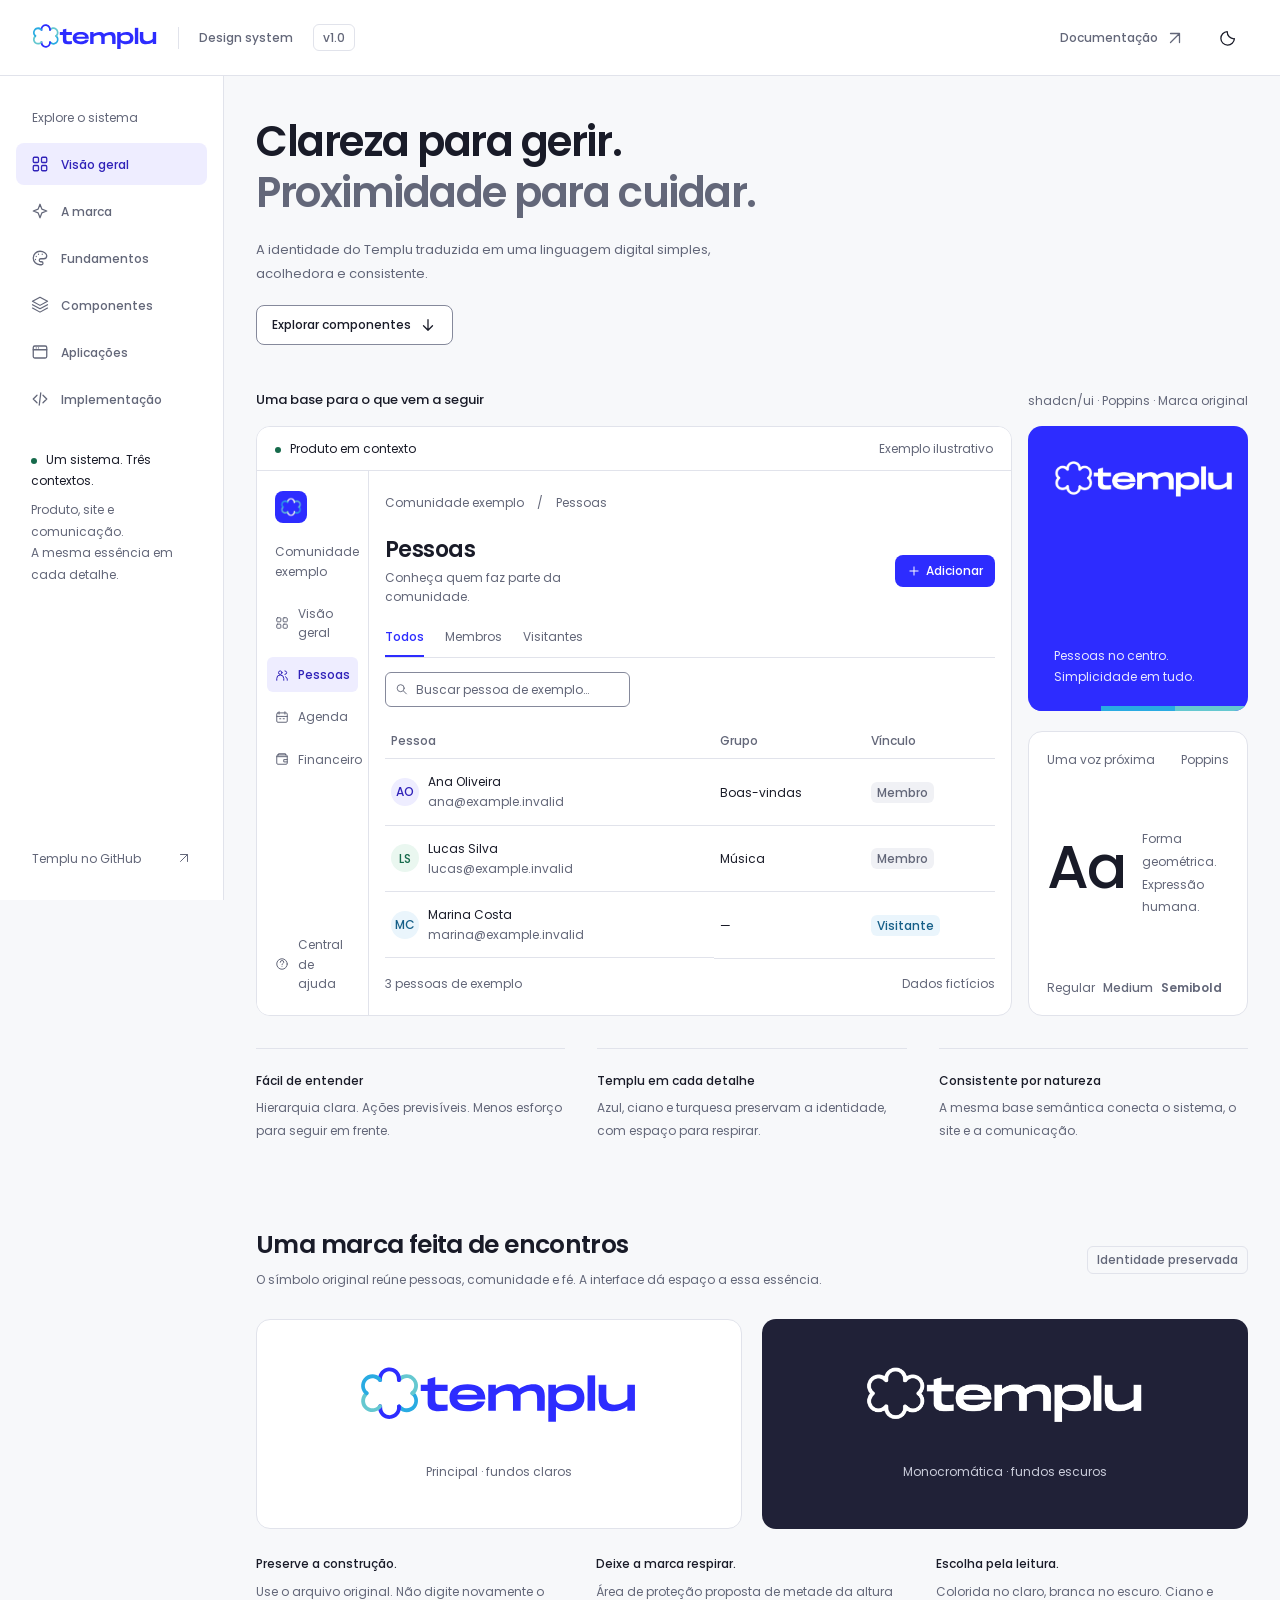
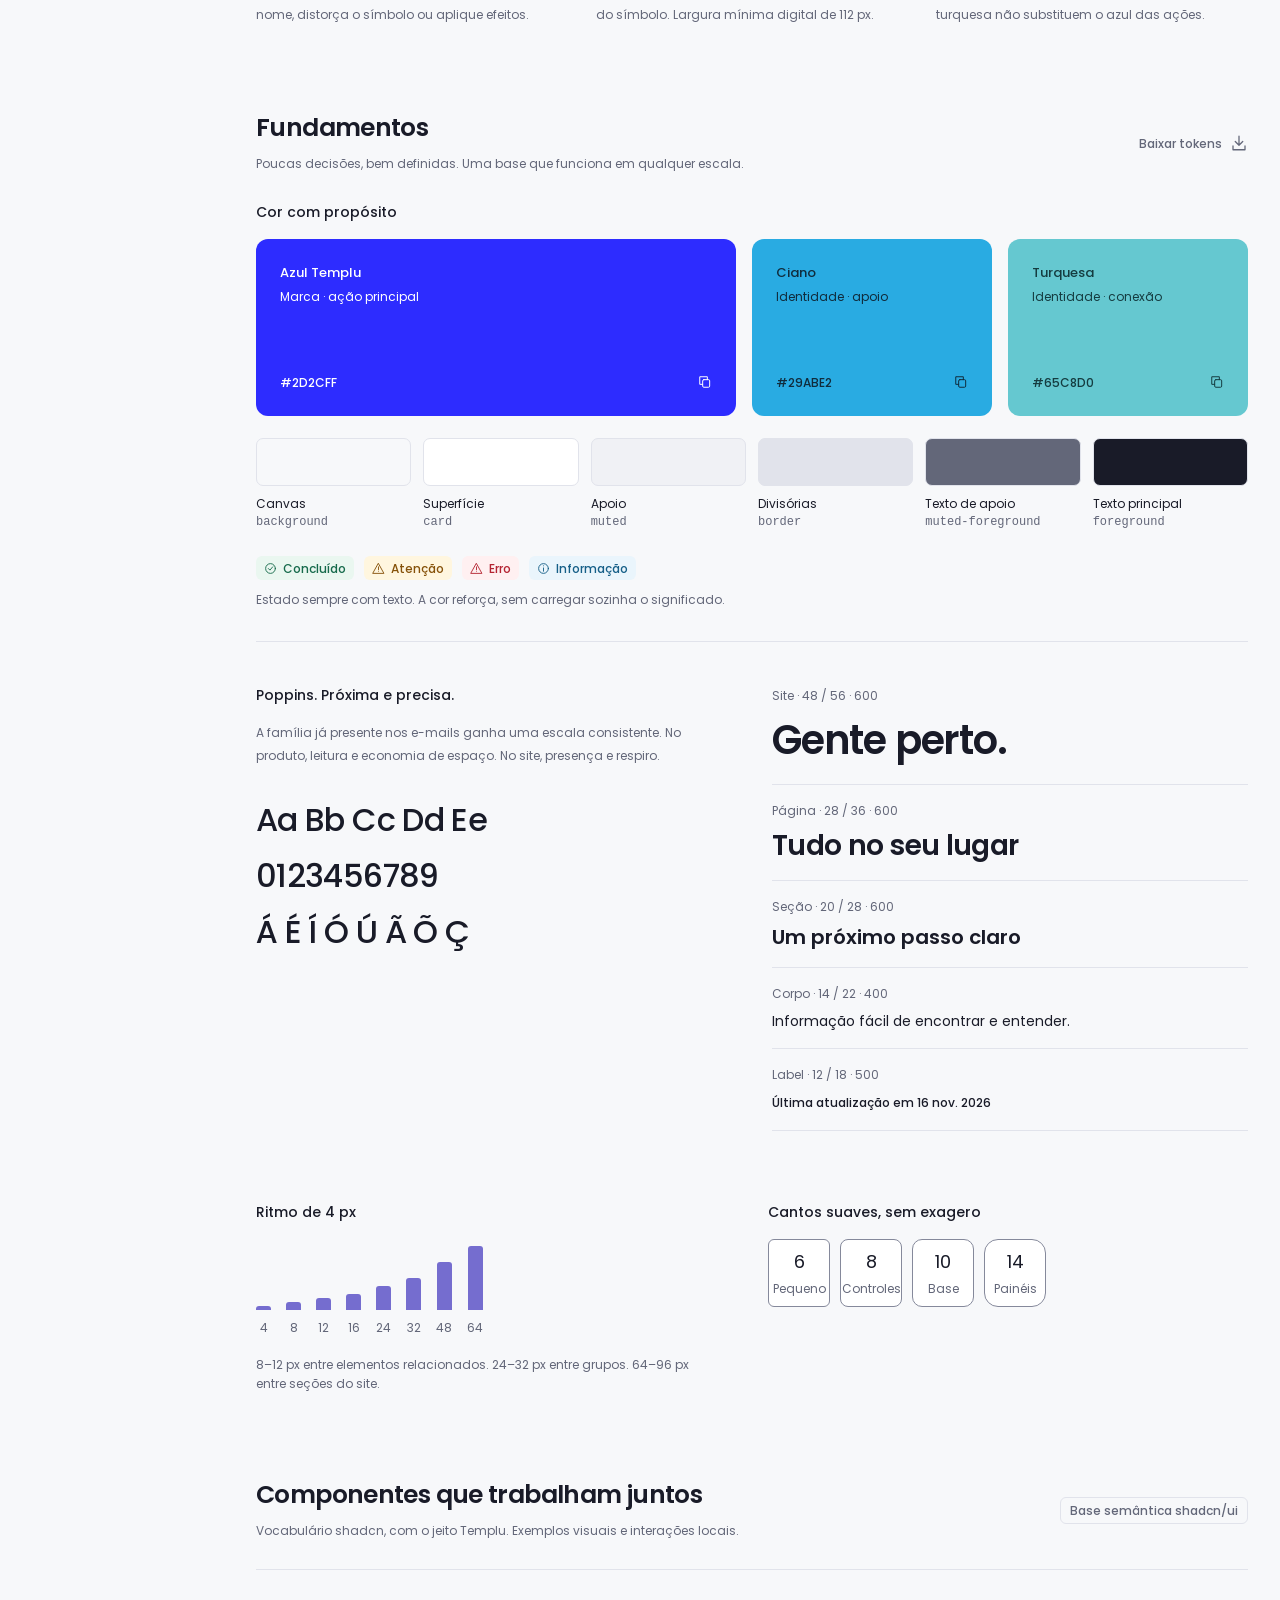
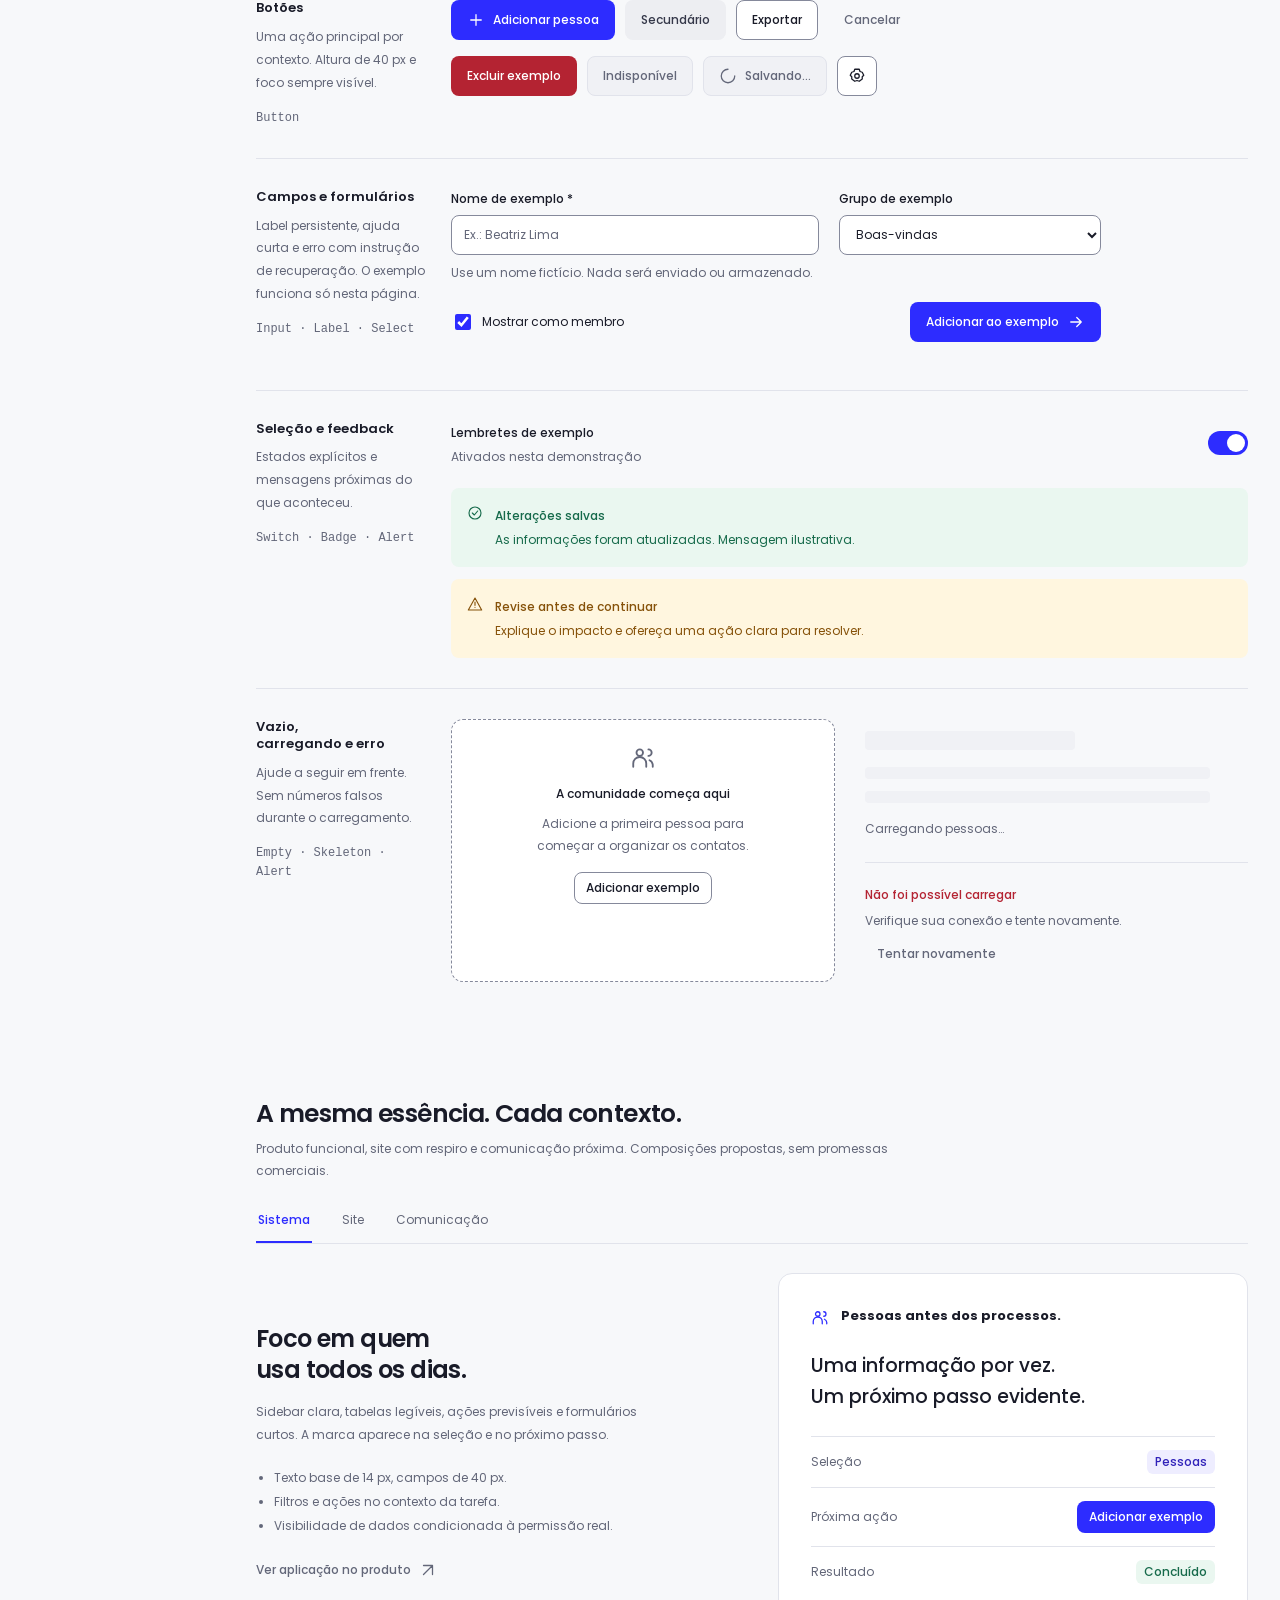
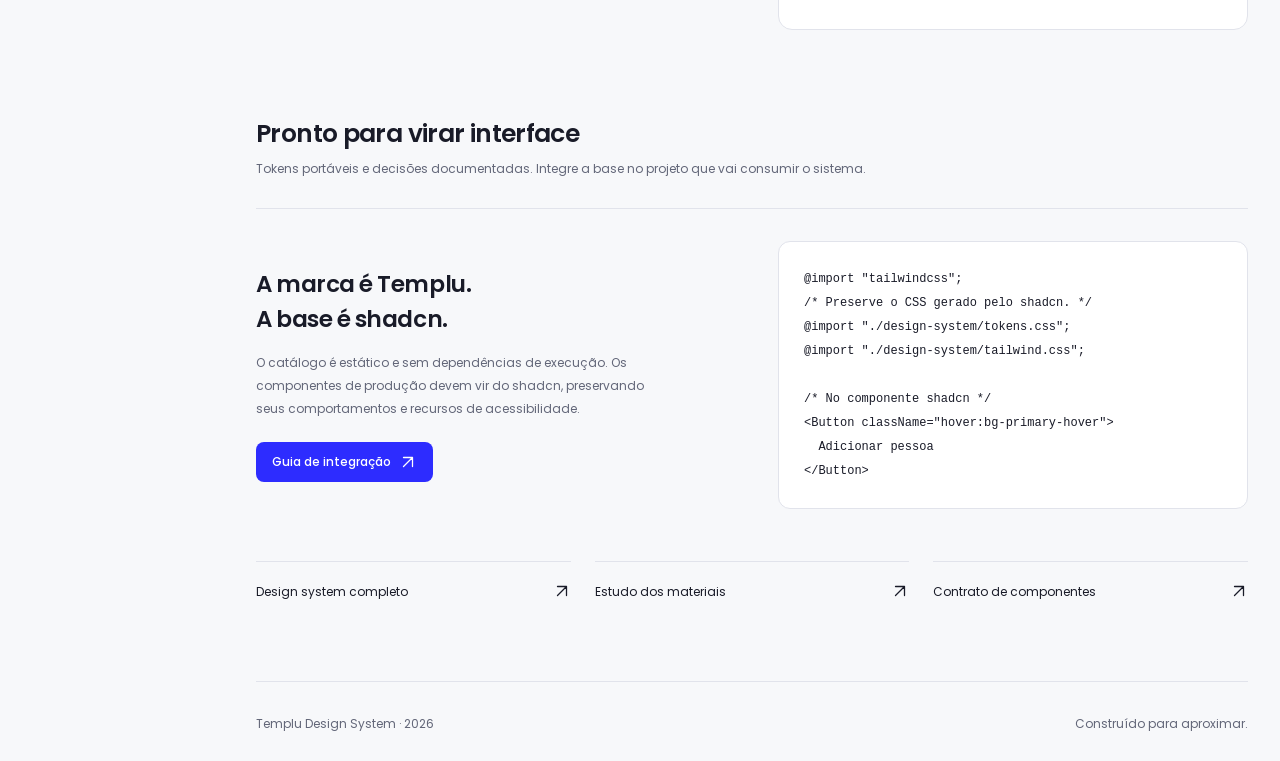
==== design-system/index.html @ 57940689 "feat: add Templu design system for product, website and brand" ====
<!doctype html>
<html lang="pt-BR">
<head>
  <meta charset="utf-8">
  <meta name="viewport" content="width=device-width, initial-scale=1">
  <meta name="color-scheme" content="light dark">
  <meta name="description" content="Design system Templu. Marca, fundamentos e componentes para sistema, site e comunicação.">
  <meta http-equiv="Content-Security-Policy" content="default-src 'self'; img-src 'self' data:; style-src 'self'; script-src 'self'; font-src 'self'; connect-src 'none'; object-src 'none'; base-uri 'none'; form-action 'none'">
  <title>Templu · Design system</title>
  <link rel="icon" href="assets/brand/avatar.png">
  <link rel="stylesheet" href="tokens.css">
  <link rel="stylesheet" href="catalog.css">
  <script src="catalog.js" defer></script>
</head>
<body>
<a class="skip" href="#conteudo">Pular para o conteúdo</a>
<header class="topbar">
  <a href="#visao-geral" class="home" aria-label="Templu, início do design system"><img class="logo-light" src="assets/brand/templu.svg" alt="templu" width="126" height="27"><img class="logo-dark" src="assets/brand/templu-white.png" alt="templu" width="126" height="26"></a>
  <span class="top-divider"></span><span class="system-name">Design system</span>
  <span class="version">v1.0</span>
  <div class="top-actions"><a href="../DESIGN.md" class="text-link guide-link">Documentação <svg class="icon" aria-hidden="true"><use href="#arrow-up-right"/></svg></a><button id="theme" class="icon-button" type="button" aria-label="Ativar tema escuro" aria-pressed="false"><svg class="icon" aria-hidden="true"><use href="#moon"/></svg></button></div>
</header>
<aside class="sidebar" aria-label="Índice do design system">
  <p class="nav-group">Explore o sistema</p>
  <nav><a href="#visao-geral" aria-current="location"><svg class="icon" aria-hidden="true"><use href="#grid"/></svg>Visão geral</a><a href="#marca"><svg class="icon" aria-hidden="true"><use href="#spark"/></svg>A marca</a><a href="#fundamentos"><svg class="icon" aria-hidden="true"><use href="#palette"/></svg>Fundamentos</a><a href="#componentes"><svg class="icon" aria-hidden="true"><use href="#layers"/></svg>Componentes</a><a href="#aplicacoes"><svg class="icon" aria-hidden="true"><use href="#window"/></svg>Aplicações</a><a href="#implementacao"><svg class="icon" aria-hidden="true"><use href="#code"/></svg>Implementação</a></nav>
  <div class="sidebar-note"><span class="status-dot"></span> Um sistema. Três contextos.<p>Produto, site e comunicação.<br>A mesma essência em cada detalhe.</p></div>
  <a class="sidebar-footer" href="https://github.com/tiberiolemes/templu-ds">Templu no GitHub <svg class="icon" aria-hidden="true"><use href="#arrow-up-right"/></svg></a>
</aside>
<main id="conteudo">
  <section id="visao-geral" class="overview">
    <div class="intro"><div><h1>Clareza para gerir.<br><span>Proximidade para cuidar.</span></h1><p>A identidade do Templu traduzida em uma linguagem digital simples, acolhedora e consistente.</p></div><a class="button outline intro-link" href="#componentes">Explorar componentes <svg class="icon" aria-hidden="true"><use href="#arrow-down"/></svg></a></div>
    <div class="overview-label"><h2>Uma base para o que vem a seguir</h2><span>shadcn/ui · Poppins · Marca original</span></div>
    <div class="overview-grid">
      <div class="product-preview">
        <div class="preview-top"><span><span class="status-dot"></span> Produto em contexto</span><span>Exemplo ilustrativo</span></div>
        <div class="mini-app">
          <div class="mini-sidebar"><img src="assets/brand/avatar.png" alt="" width="32" height="32"><span class="mini-nav-label">Comunidade exemplo</span><div><svg class="icon" aria-hidden="true"><use href="#grid"/></svg><span>Visão geral</span></div><div class="selected"><svg class="icon" aria-hidden="true"><use href="#users"/></svg><span>Pessoas</span></div><div><svg class="icon" aria-hidden="true"><use href="#calendar"/></svg><span>Agenda</span></div><div><svg class="icon" aria-hidden="true"><use href="#wallet"/></svg><span>Financeiro</span></div><div class="mini-help"><svg class="icon" aria-hidden="true"><use href="#help"/></svg><span>Central de ajuda</span></div></div>
          <div class="mini-content"><div class="breadcrumb">Comunidade exemplo <span>/</span> Pessoas</div><div class="mini-title"><div><h3>Pessoas</h3><p>Conheça quem faz parte da comunidade.</p></div><a class="button small" href="#form-example"><svg class="icon" aria-hidden="true"><use href="#plus"/></svg>Adicionar</a></div><div class="mini-tabs"><span class="active">Todos</span><span>Membros</span><span>Visitantes</span></div><div class="mini-search"><svg class="icon" aria-hidden="true"><use href="#search"/></svg><label class="sr-only" for="people-search">Buscar nos exemplos de pessoas</label><input id="people-search" type="search" placeholder="Buscar pessoa de exemplo…" autocomplete="off"></div><div class="table-scroll"><table class="people-table"><caption class="sr-only">Pessoas fictícias para demonstração visual</caption><thead><tr><th scope="col">Pessoa</th><th scope="col">Grupo</th><th scope="col">Vínculo</th></tr></thead><tbody id="people-body"><tr><td><span class="avatar violet">AO</span><span>Ana Oliveira<small>ana@example.invalid</small></span></td><td>Boas-vindas</td><td><span class="badge neutral">Membro</span></td></tr><tr><td><span class="avatar teal">LS</span><span>Lucas Silva<small>lucas@example.invalid</small></span></td><td>Música</td><td><span class="badge neutral">Membro</span></td></tr><tr><td><span class="avatar blue">MC</span><span>Marina Costa<small>marina@example.invalid</small></span></td><td>—</td><td><span class="badge info">Visitante</span></td></tr></tbody></table></div><p id="people-empty" class="empty-search" hidden>Nenhum exemplo encontrado. Tente outro nome.</p><div class="mini-bottom"><span id="people-count" role="status">3 pessoas de exemplo</span><span>Dados fictícios</span></div></div>
        </div>
      </div>
      <div class="identity-preview"><div class="brand-tile"><img src="assets/brand/templu-white.png" alt="templu" width="244" height="50"><span>Pessoas no centro.<br>Simplicidade em tudo.</span><div class="brand-strips"><span></span><span></span><span></span></div></div><div class="type-tile"><div><span>Uma voz próxima</span><span>Poppins</span></div><strong>Aa</strong><p>Forma geométrica.<br>Expressão humana.</p><div class="type-weights">Regular <span>Medium</span> <b>Semibold</b></div></div></div>
    </div>
    <div class="principles"><div><strong>Fácil de entender</strong><p>Hierarquia clara. Ações previsíveis. Menos esforço para seguir em frente.</p></div><div><strong>Templu em cada detalhe</strong><p>Azul, ciano e turquesa preservam a identidade, com espaço para respirar.</p></div><div><strong>Consistente por natureza</strong><p>A mesma base semântica conecta o sistema, o site e a comunicação.</p></div></div>
  </section>
  <section id="marca" class="ds-section"><div class="section-heading"><div><h2>Uma marca feita de encontros</h2><p>O símbolo original reúne pessoas, comunidade e fé. A interface dá espaço a essa essência.</p></div><span class="tag">Identidade preservada</span></div><div class="brand-lockups"><div class="lockup light-lockup"><img src="assets/brand/templu.svg" alt="Templu, versão colorida original"><span>Principal · fundos claros</span></div><div class="lockup dark-lockup"><img src="assets/brand/templu-white.png" alt="Templu, versão branca original"><span>Monocromática · fundos escuros</span></div></div><div class="rules-row"><p><strong>Preserve a construção.</strong> Use o arquivo original. Não digite novamente o nome, distorça o símbolo ou aplique efeitos.</p><p><strong>Deixe a marca respirar.</strong> Área de proteção proposta de metade da altura do símbolo. Largura mínima digital de 112 px.</p><p><strong>Escolha pela leitura.</strong> Colorida no claro, branca no escuro. Ciano e turquesa não substituem o azul das ações.</p></div></section>
  <section id="fundamentos" class="ds-section"><div class="section-heading"><div><h2>Fundamentos</h2><p>Poucas decisões, bem definidas. Uma base que funciona em qualquer escala.</p></div><a class="text-link" href="tokens.css" download>Baixar tokens <svg class="icon" aria-hidden="true"><use href="#download"/></svg></a></div>
    <h3 class="subheading">Cor com propósito</h3><div class="brand-palette"><button class="swatch swatch-primary" data-copy="#2D2CFF" type="button"><span>Azul Templu<small>Marca · ação principal</small></span><span>#2D2CFF <svg class="icon" aria-hidden="true"><use href="#copy"/></svg></span></button><button class="swatch swatch-cyan" data-copy="#29ABE2" type="button"><span>Ciano<small>Identidade · apoio</small></span><span>#29ABE2 <svg class="icon" aria-hidden="true"><use href="#copy"/></svg></span></button><button class="swatch swatch-teal" data-copy="#65C8D0" type="button"><span>Turquesa<small>Identidade · conexão</small></span><span>#65C8D0 <svg class="icon" aria-hidden="true"><use href="#copy"/></svg></span></button></div>
    <div class="neutral-palette"><div><i class="tone-background"></i><span>Canvas</span><code>background</code></div><div><i class="tone-card"></i><span>Superfície</span><code>card</code></div><div><i class="tone-muted"></i><span>Apoio</span><code>muted</code></div><div><i class="tone-border"></i><span>Divisórias</span><code>border</code></div><div><i class="tone-muted-text"></i><span>Texto de apoio</span><code>muted-foreground</code></div><div><i class="tone-text"></i><span>Texto principal</span><code>foreground</code></div></div>
    <div class="semantic-row"><span class="badge success"><svg class="icon" aria-hidden="true"><use href="#check-circle"/></svg>Concluído</span><span class="badge warning"><svg class="icon" aria-hidden="true"><use href="#alert"/></svg>Atenção</span><span class="badge danger"><svg class="icon" aria-hidden="true"><use href="#alert"/></svg>Erro</span><span class="badge info"><svg class="icon" aria-hidden="true"><use href="#info"/></svg>Informação</span><p>Estado sempre com texto. A cor reforça, sem carregar sozinha o significado.</p></div>
    <div class="type-layout"><div><h3 class="subheading">Poppins. Próxima e precisa.</h3><p class="body-copy">A família já presente nos e-mails ganha uma escala consistente. No produto, leitura e economia de espaço. No site, presença e respiro.</p><div class="glyphs">Aa Bb Cc Dd Ee<br>0123456789<br>Á É Í Ó Ú Ã Õ Ç</div></div><div class="type-scale"><div><span>Site · 48 / 56 · 600</span><strong class="sample-display">Gente perto.</strong></div><div><span>Página · 28 / 36 · 600</span><strong class="sample-title">Tudo no seu lugar</strong></div><div><span>Seção · 20 / 28 · 600</span><strong class="sample-section">Um próximo passo claro</strong></div><div><span>Corpo · 14 / 22 · 400</span><p>Informação fácil de encontrar e entender.</p></div><div><span>Label · 12 / 18 · 500</span><label class="sample-label">Última atualização em 16 nov. 2026</label></div></div></div>
    <div class="geometry"><div><h3 class="subheading">Ritmo de 4 px</h3><div class="spacing-scale"><div><i class="space4"></i>4</div><div><i class="space8"></i>8</div><div><i class="space12"></i>12</div><div><i class="space16"></i>16</div><div><i class="space24"></i>24</div><div><i class="space32"></i>32</div><div><i class="space48"></i>48</div><div><i class="space64"></i>64</div></div><p class="caption">8–12 px entre elementos relacionados. 24–32 px entre grupos. 64–96 px entre seções do site.</p></div><div><h3 class="subheading">Cantos suaves, sem exagero</h3><div class="radii"><div class="radius6">6<small>Pequeno</small></div><div class="radius8">8<small>Controles</small></div><div class="radius10">10<small>Base</small></div><div class="radius14">14<small>Painéis</small></div></div></div></div>
  </section>
  <section id="componentes" class="ds-section"><div class="section-heading"><div><h2>Componentes que trabalham juntos</h2><p>Vocabulário shadcn, com o jeito Templu. Exemplos visuais e interações locais.</p></div><span class="tag">Base semântica shadcn/ui</span></div>
    <div class="component-block"><div class="component-description"><h3>Botões</h3><p>Uma ação principal por contexto. Altura de 40 px e foco sempre visível.</p><code>Button</code></div><div class="component-demo"><div class="button-row"><button type="button" class="button" data-notice="Ação de exemplo concluída."><svg class="icon" aria-hidden="true"><use href="#plus"/></svg>Adicionar pessoa</button><button type="button" class="button secondary" data-notice="Ação secundária de exemplo.">Secundário</button><button type="button" class="button outline" data-notice="Exemplo de exportação. Nenhum arquivo de pessoas foi criado.">Exportar</button><button type="button" class="button ghost" data-notice="Nenhuma alteração pendente.">Cancelar</button></div><div class="button-row"><button type="button" class="button destructive" id="delete-example">Excluir exemplo</button><button type="button" class="button" disabled>Indisponível</button><button type="button" class="button outline" disabled aria-busy="true"><svg class="icon spinner" aria-hidden="true"><use href="#loader"/></svg>Salvando…</button><button type="button" class="icon-button outline" data-notice="Preferências de exemplo." aria-label="Preferências de exemplo"><svg class="icon" aria-hidden="true"><use href="#settings"/></svg></button></div></div></div>
    <div class="component-block" id="form-example"><div class="component-description"><h3>Campos e formulários</h3><p>Label persistente, ajuda curta e erro com instrução de recuperação. O exemplo funciona só nesta página.</p><code>Input · Label · Select</code></div><form class="component-demo demo-form" id="example-form" novalidate><div class="field"><label for="example-name">Nome de exemplo <span aria-hidden="true">*</span></label><input id="example-name" name="name" placeholder="Ex.: Beatriz Lima" required maxlength="80" aria-describedby="name-help name-error"><span class="field-help" id="name-help">Use um nome fictício. Nada será enviado ou armazenado.</span><span id="name-error" class="field-error" hidden>Informe um nome de exemplo para continuar.</span></div><div class="field"><label for="example-group">Grupo de exemplo</label><select id="example-group" name="group"><option value="Boas-vindas">Boas-vindas</option><option value="Música">Música</option><option value="Sem grupo">Sem grupo</option></select></div><div class="form-bottom"><label class="check-label"><input type="checkbox" id="example-member" checked>Mostrar como membro</label><button class="button" type="submit">Adicionar ao exemplo <svg class="icon" aria-hidden="true"><use href="#arrow-right"/></svg></button></div><p id="form-status" class="field-help" role="status"></p></form></div>
    <div class="component-block"><div class="component-description"><h3>Seleção e feedback</h3><p>Estados explícitos e mensagens próximas do que aconteceu.</p><code>Switch · Badge · Alert</code></div><div class="component-demo"><div class="switch-row"><div><strong>Lembretes de exemplo</strong><p id="switch-state">Ativados nesta demonstração</p></div><button class="switch" type="button" role="switch" aria-checked="true" aria-label="Lembretes de exemplo"><span></span></button></div><div class="alert success"><svg class="icon" aria-hidden="true"><use href="#check-circle"/></svg><div><strong>Alterações salvas</strong><p>As informações foram atualizadas. Mensagem ilustrativa.</p></div></div><div class="alert warning"><svg class="icon" aria-hidden="true"><use href="#alert"/></svg><div><strong>Revise antes de continuar</strong><p>Explique o impacto e ofereça uma ação clara para resolver.</p></div></div></div></div>
    <div class="component-block"><div class="component-description"><h3>Vazio, carregando e erro</h3><p>Ajude a seguir em frente. Sem números falsos durante o carregamento.</p><code>Empty · Skeleton · Alert</code></div><div class="component-demo state-grid"><div class="empty-example"><svg class="icon" aria-hidden="true"><use href="#users"/></svg><strong>A comunidade começa aqui</strong><p>Adicione a primeira pessoa para começar a organizar os contatos.</p><a class="button outline small" href="#form-example">Adicionar exemplo</a></div><div class="loading-example" aria-label="Exemplo visual de carregamento"><div class="skeleton skeleton-title"></div><div class="skeleton"></div><div class="skeleton"></div><p>Carregando pessoas…</p><div class="error-example"><strong>Não foi possível carregar</strong><p>Verifique sua conexão e tente novamente.</p><button class="button ghost small" type="button" data-notice="Nova tentativa simulada. Não há conexão com servidor.">Tentar novamente</button></div></div></div></div>
  </section>
  <section id="aplicacoes" class="ds-section"><div class="section-heading"><div><h2>A mesma essência. Cada contexto.</h2><p>Produto funcional, site com respiro e comunicação próxima. Composições propostas, sem promessas comerciais.</p></div></div><div class="tabs" role="tablist" aria-label="Aplicações do design system"><button type="button" id="tab-product" role="tab" aria-selected="true" aria-controls="panel-product" tabindex="0">Sistema</button><button type="button" id="tab-site" role="tab" aria-selected="false" aria-controls="panel-site" tabindex="-1">Site</button><button type="button" id="tab-brand" role="tab" aria-selected="false" aria-controls="panel-brand" tabindex="-1">Comunicação</button></div>
    <div id="panel-product" class="application-panel" role="tabpanel" aria-labelledby="tab-product" tabindex="0"><div class="application-text"><h3>Foco em quem usa todos os dias.</h3><p>Sidebar clara, tabelas legíveis, ações previsíveis e formulários curtos. A marca aparece na seleção e no próximo passo.</p><ul><li>Texto base de 14 px, campos de 40 px.</li><li>Filtros e ações no contexto da tarefa.</li><li>Visibilidade de dados condicionada à permissão real.</li></ul><a class="text-link" href="#visao-geral">Ver aplicação no produto <svg class="icon" aria-hidden="true"><use href="#arrow-up-right"/></svg></a></div><div class="application-visual product-guidelines"><div><svg class="icon" aria-hidden="true"><use href="#users"/></svg><strong>Pessoas antes dos processos.</strong></div><p>Uma informação por vez.<br>Um próximo passo evidente.</p><div class="guideline-line"><span>Seleção</span><span class="badge brand">Pessoas</span></div><div class="guideline-line"><span>Próxima ação</span><a class="button small" href="#form-example">Adicionar exemplo</a></div><div class="guideline-line"><span>Resultado</span><span class="badge success">Concluído</span></div></div></div>
    <div id="panel-site" class="application-panel" role="tabpanel" aria-labelledby="tab-site" tabindex="0" hidden><div class="application-text"><h3>Mais espaço para a mensagem.</h3><p>Títulos maiores, texto enxuto e foco no cuidado com a comunidade. Fotografias reais entram apenas com direitos e autorização confirmados.</p><ul><li>Container de 1200 px, margens de 24 px.</li><li>48/56 px no desktop, 32/40 px no celular.</li><li>Provas e condições comerciais precisam de fonte atual.</li></ul></div><div class="application-visual site-example"><img src="assets/brand/templu.svg" class="logo-light" alt="templu" width="112"><img src="assets/brand/templu-white.png" class="logo-dark" alt="templu" width="112"><h4>Mais tempo<br>para estar perto.</h4><p>Organize a rotina.<br>Cuide da sua comunidade.</p><a href="#implementacao" class="button">Conheça a proposta <svg class="icon" aria-hidden="true"><use href="#arrow-right"/></svg></a><small>Exemplo de composição e mensagem</small></div></div>
    <div id="panel-brand" class="application-panel communication-panel" role="tabpanel" aria-labelledby="tab-brand" tabindex="0" hidden><div class="application-text"><h3>Presença sem excesso.</h3><p>Uma ideia por peça. Azul como assinatura, contraste forte e o símbolo original sempre íntegro.</p><ul><li>Social: 1080 × 1350 px; margens de 80 px.</li><li>E-mail: até 600 px; corpo de 16/24 px.</li><li>Tom humano, direto e sem promessas não comprovadas.</li></ul><a class="text-link" href="../examples/email.html">Abrir modelo de e-mail <svg class="icon" aria-hidden="true"><use href="#arrow-up-right"/></svg></a></div><div class="social-example"><img src="assets/brand/templu-white.png" alt="templu" width="126"><h4>Organizar<br>também é<br>cuidar.</h4><p>Mais clareza na rotina.<br>Mais presença na comunidade.</p><span>Composição conceitual · 4:5</span><div class="social-bottom"></div></div></div>
  </section>
  <section id="implementacao" class="ds-section"><div class="section-heading"><div><h2>Pronto para virar interface</h2><p>Tokens portáveis e decisões documentadas. Integre a base no projeto que vai consumir o sistema.</p></div></div><div class="implementation"><div><h3>A marca é Templu.<br>A base é shadcn.</h3><p>O catálogo é estático e sem dependências de execução. Os componentes de produção devem vir do shadcn, preservando seus comportamentos e recursos de acessibilidade.</p><a class="button" href="../docs/shadcn.md">Guia de integração <svg class="icon" aria-hidden="true"><use href="#arrow-up-right"/></svg></a></div><pre><code>@import "tailwindcss";
/* Preserve o CSS gerado pelo shadcn. */
@import "./design-system/tokens.css";
@import "./design-system/tailwind.css";

/* No componente shadcn */
&lt;Button className="hover:bg-primary-hover"&gt;
  Adicionar pessoa
&lt;/Button&gt;</code></pre></div><div class="resource-links"><a href="../DESIGN.md">Design system completo <svg class="icon" aria-hidden="true"><use href="#arrow-up-right"/></svg></a><a href="../docs/estudo-dos-materiais.md">Estudo dos materiais <svg class="icon" aria-hidden="true"><use href="#arrow-up-right"/></svg></a><a href="../docs/shadcn.md">Contrato de componentes <svg class="icon" aria-hidden="true"><use href="#arrow-up-right"/></svg></a></div></section>
  <footer class="page-footer"><span>Templu Design System · 2026</span><span>Construído para aproximar.</span></footer>
</main>
<div id="toast" role="status" class="toast" hidden></div>
<dialog id="delete-dialog" aria-labelledby="dialog-title" aria-describedby="dialog-description"><form method="dialog"><div class="dialog-icon"><svg class="icon" aria-hidden="true"><use href="#alert"/></svg></div><h2 id="dialog-title">Excluir o exemplo?</h2><p id="dialog-description">Esta é uma demonstração de confirmação. Nenhum registro de pessoa será excluído.</p><div class="dialog-actions"><button value="cancel" class="button outline">Cancelar</button><button value="confirm" class="button destructive">Confirmar exemplo</button></div></form></dialog>
<svg class="icon-library" xmlns="http://www.w3.org/2000/svg" aria-hidden="true"><defs>
<symbol id="plus" viewBox="0 0 24 24"><path d="M12 5v14M5 12h14"/></symbol><symbol id="arrow-right" viewBox="0 0 24 24"><path d="M5 12h14m-6-6 6 6-6 6"/></symbol><symbol id="arrow-up-right" viewBox="0 0 24 24"><path d="M6 18 18 6M6 6h12v12"/></symbol><symbol id="arrow-down" viewBox="0 0 24 24"><path d="M12 5v14m-6-6 6 6 6-6"/></symbol><symbol id="grid" viewBox="0 0 24 24"><rect x="3" y="3" width="7" height="7" rx="1.5"/><rect x="14" y="3" width="7" height="7" rx="1.5"/><rect x="3" y="14" width="7" height="7" rx="1.5"/><rect x="14" y="14" width="7" height="7" rx="1.5"/></symbol><symbol id="users" viewBox="0 0 24 24"><circle cx="9" cy="8" r="3"/><path d="M3 21v-3a6 6 0 0 1 12 0v3M17 5a3 3 0 0 1 0 6m1 4a5 5 0 0 1 3 4v2"/></symbol><symbol id="calendar" viewBox="0 0 24 24"><rect x="3" y="5" width="18" height="16" rx="2"/><path d="M7 3v4m10-4v4M3 11h18m-13 4h2m4 0h2"/></symbol><symbol id="wallet" viewBox="0 0 24 24"><rect x="3" y="5" width="18" height="16" rx="2"/><path d="M3 8h18m0 5h-6v4h6M6 5V3h12v2"/></symbol><symbol id="help" viewBox="0 0 24 24"><circle cx="12" cy="12" r="9"/><path d="M9 9a3 3 0 0 1 6 0c0 2-3 2-3 4m0 3h.01"/></symbol><symbol id="search" viewBox="0 0 24 24"><circle cx="10.5" cy="10.5" r="6.5"/><path d="m16 16 5 5"/></symbol><symbol id="moon" viewBox="0 0 24 24"><path d="M20.5 13A9 9 0 0 1 11 3.5 9 9 0 1 0 20.5 13Z"/></symbol><symbol id="spark" viewBox="0 0 24 24"><path d="m12 3 2.5 6.5L21 12l-6.5 2.5L12 21l-2.5-6.5L3 12l6.5-2.5Z"/></symbol><symbol id="palette" viewBox="0 0 24 24"><path d="M12 3a9 9 0 1 0 0 18h2a2 2 0 0 0 0-4h-1a2 2 0 0 1 0-4h4a4 4 0 0 0 4-4c0-3-4-6-9-6Z"/><path d="M7 10h.01M10 7h.01M15 7h.01M6 14h.01"/></symbol><symbol id="layers" viewBox="0 0 24 24"><path d="m12 3 10 6-10 6L2 9Zm-10 11 10 6 10-6M2 19l10 6 10-6" transform="translate(0 -1) scale(1 .9)"/></symbol><symbol id="window" viewBox="0 0 24 24"><rect x="3" y="4" width="18" height="16" rx="2"/><path d="M3 9h18M7 6.5h.01m3 0h.01"/></symbol><symbol id="code" viewBox="0 0 24 24"><path d="m8 7-5 5 5 5m8-10 5 5-5 5m-3-13-2 16"/></symbol><symbol id="download" viewBox="0 0 24 24"><path d="M12 3v12m-5-5 5 5 5-5M4 16v5h16v-5"/></symbol><symbol id="copy" viewBox="0 0 24 24"><rect x="8" y="8" width="12" height="13" rx="2"/><path d="M16 8V3H3v13h5"/></symbol><symbol id="check-circle" viewBox="0 0 24 24"><circle cx="12" cy="12" r="9"/><path d="m8 12 3 3 5-6"/></symbol><symbol id="alert" viewBox="0 0 24 24"><path d="m12 3 10 18H2ZM12 9v5m0 3h.01"/></symbol><symbol id="info" viewBox="0 0 24 24"><circle cx="12" cy="12" r="9"/><path d="M12 11v6m0-10h.01"/></symbol><symbol id="loader" viewBox="0 0 24 24"><path d="M21 12a9 9 0 1 1-9-9"/></symbol><symbol id="settings" viewBox="0 0 24 24"><circle cx="12" cy="12" r="3"/><path d="m9 3-1 3-3 1-2 4 2 2 0 3 4 3 3-1 3 1 4-3v-3l2-2-2-4-3-1-1-3Z"/></symbol>
</defs></svg>
</body>
</html>
---- design-system/tokens.css ----
/* Templu 1.0 · pares semânticos shadcn · sem dependência de Tailwind */
:root {
  color-scheme: light;
  --font-sans: 'Poppins', ui-sans-serif, system-ui, sans-serif;
  --brand-blue: #2d2cff;
  --brand-cyan: #29abe2;
  --brand-teal: #65c8d0;
  --background: #f7f8fa;
  --foreground: #191b28;
  --card: #ffffff;
  --card-foreground: #191b28;
  --popover: #ffffff;
  --popover-foreground: #191b28;
  --primary: #2d2cff;
  --primary-foreground: #ffffff;
  --primary-hover: #2423d6;
  --primary-active: #1d1cae;
  --secondary: #edeef2;
  --secondary-foreground: #35384a;
  --muted: #f0f1f5;
  --muted-foreground: #636779;
  --accent: #eeedff;
  --accent-foreground: #3022b9;
  --destructive: #b42332;
  --destructive-foreground: #ffffff;
  --destructive-subtle: #fff0f1;
  --success: #166a4b;
  --success-foreground: #ffffff;
  --success-subtle: #eaf7f0;
  --warning: #86520a;
  --warning-foreground: #ffffff;
  --warning-subtle: #fff6df;
  --info: #165f88;
  --info-foreground: #ffffff;
  --info-subtle: #eaf5fc;
  --border: #e1e3eb;
  --input: #85899b;
  --ring: #2d2cff;
  --chart-1: #2d2cff;
  --chart-2: #087a94;
  --chart-3: #916100;
  --chart-4: #a63573;
  --chart-5: #49546d;
  --sidebar: #ffffff;
  --sidebar-foreground: #636779;
  --sidebar-primary: #2d2cff;
  --sidebar-primary-foreground: #ffffff;
  --sidebar-accent: #eeedff;
  --sidebar-accent-foreground: #3022b9;
  --sidebar-border: #e1e3eb;
  --sidebar-ring: #2d2cff;
  --radius: .625rem;
  --radius-sm: .375rem;
  --radius-md: .5rem;
  --radius-lg: .625rem;
  --radius-xl: .875rem;
  --space-1: .25rem;
  --space-2: .5rem;
  --space-3: .75rem;
  --space-4: 1rem;
  --space-5: 1.25rem;
  --space-6: 1.5rem;
  --space-8: 2rem;
  --space-10: 2.5rem;
  --space-12: 3rem;
  --space-16: 4rem;
  --shadow-popover: 0 8px 24px rgb(20 24 45 / .12);
  --shadow-dialog: 0 20px 64px rgb(20 24 45 / .2);
  --duration-fast: 120ms;
  --duration-normal: 180ms;
  --ease-out: cubic-bezier(.16, 1, .3, 1);
}
.dark {
  color-scheme: dark;
  --background: #11131c;
  --foreground: #eeeef5;
  --card: #191c28;
  --card-foreground: #eeeef5;
  --popover: #202332;
  --popover-foreground: #eeeef5;
  --primary: #aaa9ff;
  --primary-foreground: #18153b;
  --primary-hover: #c0bfff;
  --primary-active: #9796f0;
  --secondary: #292d3d;
  --secondary-foreground: #e3e4ed;
  --muted: #232635;
  --muted-foreground: #aaaec1;
  --accent: #2b2850;
  --accent-foreground: #c8c5ff;
  --destructive: #ff9aa5;
  --destructive-foreground: #3e101a;
  --destructive-subtle: #381f2a;
  --success: #78dcb2;
  --success-foreground: #0a3223;
  --success-subtle: #17372d;
  --warning: #f2cd7d;
  --warning-foreground: #382803;
  --warning-subtle: #382e1b;
  --info: #8ed0f5;
  --info-foreground: #102d40;
  --info-subtle: #1b3042;
  --border: #333747;
  --input: #767d95;
  --ring: #aaa9ff;
  --chart-1: #aaa9ff;
  --chart-2: #68d2dc;
  --chart-3: #f2cd7d;
  --chart-4: #f39cc9;
  --chart-5: #b0bdd7;
  --sidebar: #161923;
  --sidebar-foreground: #aaaec1;
  --sidebar-primary: #aaa9ff;
  --sidebar-primary-foreground: #18153b;
  --sidebar-accent: #2b2850;
  --sidebar-accent-foreground: #c8c5ff;
  --sidebar-border: #333747;
  --sidebar-ring: #aaa9ff;
  --shadow-popover: 0 8px 24px rgb(0 0 0 / .3);
  --shadow-dialog: 0 20px 64px rgb(0 0 0 / .4);
}
@media (prefers-reduced-motion: reduce) {
  :root { --duration-fast: 0ms; --duration-normal: 0ms; }
}
---- design-system/catalog.css ----
@font-face {
  font-family:Poppins;
  src:url('assets/fonts/Poppins-Regular.ttf') format('truetype');
  font-weight:400;
  font-style:normal;
  font-display:swap
}
@font-face {
  font-family:Poppins;
  src:url('assets/fonts/Poppins-Medium.ttf') format('truetype');
  font-weight:500;
  font-style:normal;
  font-display:swap
}
@font-face {
  font-family:Poppins;
  src:url('assets/fonts/Poppins-SemiBold.ttf') format('truetype');
  font-weight:600;
  font-style:normal;
  font-display:swap
}
@font-face {
  font-family:Poppins;
  src:url('assets/fonts/Poppins-Bold.ttf') format('truetype');
  font-weight:700;
  font-style:normal;
  font-display:swap
}
* {
  box-sizing:border-box
}
html {
  scroll-behavior:smooth;
  scroll-padding-top:104px
}
body {
  margin:0;
  background:var(--background);
  color:var(--foreground);
  font:400 14px/1.6 var(--font-sans);
  -webkit-font-smoothing:antialiased
}
button,input,select {
  font:inherit
}
button,a,input,select {
  -webkit-tap-highlight-color:transparent
}
button {
  cursor:pointer
}
a {
  color:inherit;
  text-decoration:none
}
button {
  color:inherit
}
img {
  max-width:100%;
  height:auto;
  display:block
}
h1,h2,h3,h4,p {
  margin:0
}
h1,h2,h3,h4 {
  font-weight:600;
  line-height:1.3;
  text-wrap:balance
}
p {
  color:var(--muted-foreground)
}
button:disabled {
  cursor:not-allowed
}
::selection {
  background:var(--accent);
  color:var(--accent-foreground)
}
input,select {
  caret-color:var(--primary)
}
:focus-visible {
  outline:2px solid var(--ring);
  outline-offset:4px
}
input:focus-visible,select:focus-visible {
  outline-offset:2px
}
[hidden] {
  display:none!important
}
.sr-only {
  position:absolute;
  width:1px;
  height:1px;
  padding:0;
  margin:-1px;
  overflow:hidden;
  clip:rect(0,0,0,0);
  white-space:nowrap;
  border:0
}
.icon {
  width:18px;
  height:18px;
  fill:none;
  stroke:currentColor;
  stroke-width:1.7;
  stroke-linecap:round;
  stroke-linejoin:round;
  flex-shrink:0
}
.icon-library {
  position:absolute;
  width:0;
  height:0;
  overflow:hidden
}
.logo-dark {
  display:none
}
.dark .logo-dark {
  display:block
}
.dark .logo-light {
  display:none
}
.topbar {
  height:76px;
  position:sticky;
  top:0;
  z-index:20;
  display:flex;
  align-items:center;
  gap:20px;
  background:var(--card);
  border-bottom:1px solid var(--border);
  padding:0 32px
}
.home {
  flex-shrink:0
}
.top-divider {
  height:22px;
  width:1px;
  background:var(--border)
}
.system-name {
  font-weight:500;
  color:var(--muted-foreground);
  font-size:13px
}
.version,.tag {
  border:1px solid var(--border);
  padding:3px 9px;
  border-radius:6px;
  font-size:12px;
  font-weight:500;
  color:var(--muted-foreground);
  white-space:nowrap
}
.top-actions {
  margin-left:auto;
  display:flex;
  gap:24px;
  align-items:center
}
.text-link {
  display:inline-flex;
  gap:8px;
  align-items:center;
  font-size:12px;
  font-weight:500;
  color:var(--muted-foreground)
}
.text-link:hover {
  color:var(--primary)
}
.icon-button {
  display:inline-flex;
  align-items:center;
  justify-content:center;
  width:40px;
  height:40px;
  border:0;
  border-radius:8px;
  background:transparent;
  transition:background var(--duration-fast)
}
.icon-button:hover {
  background:var(--muted)
}
.icon-button[aria-pressed=true] {
  background:var(--accent);
  color:var(--accent-foreground)
}
.sidebar {
  position:fixed;
  left:0;
  top:76px;
  bottom:0;
  width:224px;
  background:var(--card);
  border-right:1px solid var(--border);
  padding:32px 16px;
  display:flex;
  flex-direction:column;
  z-index:10
}
.nav-group {
  font-size:12px;
  color:var(--muted-foreground);
  padding:0 16px;
  margin-bottom:16px
}
.sidebar nav {
  display:flex;
  flex-direction:column;
  gap:5px
}
.sidebar nav a {
  display:flex;
  align-items:center;
  gap:12px;
  min-height:42px;
  padding:9px 15px;
  font-size:12px;
  font-weight:500;
  border-radius:8px;
  color:var(--sidebar-foreground);
  transition:background var(--duration-fast)
}
.sidebar nav a:hover {
  background:var(--muted)
}
.sidebar nav a[aria-current] {
  background:var(--sidebar-accent);
  color:var(--sidebar-accent-foreground)
}
.sidebar-note {
  font-size:12px;
  line-height:1.7;
  margin:42px 15px 0;
  color:var(--foreground)
}
.sidebar-note p {
  font-size:12px;
  margin-top:8px
}
.status-dot {
  width:6px;
  height:6px;
  border-radius:50%;
  background:var(--success);
  display:inline-block;
  margin-right:6px;
  vertical-align:middle
}
.sidebar-footer {
  display:flex;
  align-items:center;
  justify-content:space-between;
  margin: auto 16px 0;
  padding-top:32px;
  font-size:12px;
  color:var(--muted-foreground)
}
.sidebar-footer .icon {
  width:14px
}
main {
  margin-left:224px;
  max-width:1620px;
  padding:48px 52px 0
}
.intro {
  display:flex;
  align-items:flex-end;
  justify-content:space-between;
  gap:30px;
  margin-bottom:46px
}
h1 {
  font-size:42px;
  letter-spacing:-.035em;
  line-height:1.22
}
h1 span {
  color:var(--muted-foreground)
}
.intro p {
  font-size:13px;
  max-width:490px;
  margin-top:20px;
  line-height:1.8
}
.intro-link {
  margin-bottom:4px;
  flex-shrink:0
}
.button {
  min-height:40px;
  display:inline-flex;
  align-items:center;
  justify-content:center;
  gap:8px;
  border:1px solid transparent;
  border-radius:var(--radius-md);
  padding:9px 15px;
  background:var(--primary);
  color:var(--primary-foreground);
  font-size:12px;
  font-weight:500;
  line-height:20px;
  white-space:nowrap;
  transition:background var(--duration-fast),color var(--duration-fast)
}
.button:hover {
  background:var(--primary-hover)
}
.button:active {
  background:var(--primary-active)
}
.button.secondary {
  background:var(--secondary);
  color:var(--secondary-foreground)
}
.button.secondary:hover {
  background:var(--border)
}
.outline {
  border:1px solid var(--input);
  background:var(--card);
  color:var(--foreground)
}
.button.outline:hover {
  background:var(--muted)
}
.button.ghost {
  background:transparent;
  color:var(--muted-foreground)
}
.button.ghost:hover {
  background:var(--muted);
  color:var(--foreground)
}
.button.destructive {
  background:var(--destructive);
  color:var(--destructive-foreground)
}
.button.destructive:hover {
  filter:brightness(.9)
}
.button:disabled {
  background:var(--muted);
  color:var(--muted-foreground);
  border-color:var(--border);
  filter:none
}
.button.small {
  min-height:32px;
  padding:5px 11px;
  font-size:12px;
  gap:5px
}
.small .icon {
  width:14px;
  height:14px
}
.overview-label {
  display:flex;
  align-items:center;
  justify-content:space-between;
  gap:16px;
  margin-bottom:16px
}
.overview-label h2 {
  font-size:13px;
  font-weight:500
}
.overview-label>span {
  font-size:12px;
  color:var(--muted-foreground)
}
.overview-grid {
  display:grid;
  grid-template-columns:minmax(0,1fr) 260px;
  gap:20px
}
.product-preview {
  border:1px solid var(--border);
  border-radius:14px;
  overflow:hidden;
  background:var(--card);
  min-width:0
}
.preview-top {
  height:44px;
  border-bottom:1px solid var(--border);
  display:flex;
  align-items:center;
  justify-content:space-between;
  gap:10px;
  padding:0 18px;
  background:var(--card);
  font-size:12px
}
.preview-top>span:last-child {
  font-size:12px;
  color:var(--muted-foreground)
}
.mini-app {
  display:grid;
  grid-template-columns:146px minmax(0,1fr);
  min-height:354px
}
.mini-sidebar {
  border-right:1px solid var(--border);
  padding:20px 10px 14px;
  display:flex;
  flex-direction:column;
  gap:5px;
  font-size:12px;
  color:var(--muted-foreground);
  background:var(--sidebar)
}
.mini-sidebar>img {
  margin:0 8px 12px;
  border-radius:8px
}
.mini-nav-label {
  font-size:12px;
  padding:0 8px;
  margin-bottom:8px
}
.mini-sidebar>div {
  display:flex;
  align-items:center;
  gap:9px;
  padding:8px;
  border-radius:6px
}
.mini-sidebar .icon {
  height:14px;
  width:14px
}
.mini-sidebar .selected {
  background:var(--accent);
  color:var(--accent-foreground);
  font-weight:500
}
.mini-sidebar .mini-help {
  margin-top:auto;
  padding-top:24px
}
.mini-content {
  padding:21px 23px;
  min-width:0
}
.breadcrumb {
  font-size:12px;
  color:var(--muted-foreground);
  margin-bottom:23px
}
.breadcrumb span {
  padding:0 10px
}
.mini-title {
  display:flex;
  gap:12px;
  justify-content:space-between;
  align-items:center
}
.mini-title h3 {
  font-size:22px;
  letter-spacing:-.025em
}
.mini-title p {
  font-size:12px;
  margin-top:4px
}
.mini-tabs {
  display:flex;
  gap:21px;
  font-size:12px;
  border-bottom:1px solid var(--border);
  margin:20px 0 14px;
  color:var(--muted-foreground)
}
.mini-tabs span {
  padding-bottom:9px
}
.mini-tabs .active {
  border-bottom:2px solid var(--primary);
  color:var(--primary);
  font-weight:500
}
.mini-search {
  display:flex;
  align-items:center;
  gap:8px;
  max-width:245px;
  position:relative;
  margin-bottom:16px
}
.mini-search>.icon {
  position:absolute;
  left:10px;
  width:13px;
  color:var(--muted-foreground);
  pointer-events:none
}
.mini-search input {
  width:100%;
  border:1px solid var(--input);
  border-radius:6px;
  background:var(--card);
  padding:7px 9px 7px 30px;
  font-size:12px;
  color:var(--foreground)
}
input::placeholder {
  color:var(--muted-foreground);
  opacity:1
}
.table-scroll {
  overflow-x:auto
}
.people-table {
  width:100%;
  border-collapse:collapse;
  text-align:left;
  font-size:12px;
  white-space:nowrap
}
.people-table th {
  color:var(--muted-foreground);
  font-size:12px;
  font-weight:500;
  padding:8px 6px;
  border-bottom:1px solid var(--border)
}
.people-table td {
  padding:11px 6px;
  border-bottom:1px solid var(--border)
}
.people-table td:first-child {
  display:flex;
  align-items:center;
  gap:9px;
  min-width:158px
}
.people-table small {
  display:block;
  font-size:12px;
  color:var(--muted-foreground);
  margin-top:1px
}
.avatar {
  display:inline-flex;
  align-items:center;
  justify-content:center;
  border-radius:50%;
  width:28px;
  height:28px;
  font-size:12px;
  font-weight:500;
  flex-shrink:0;
  background:var(--accent);
  color:var(--accent-foreground)
}
.avatar.teal {
  background:var(--success-subtle);
  color:var(--success)
}
.avatar.blue {
  background:var(--info-subtle);
  color:var(--info)
}
.badge {
  display:inline-flex;
  align-items:center;
  gap:6px;
  min-height:24px;
  padding:2px 8px;
  border-radius:6px;
  font-size:12px;
  font-weight:500;
  white-space:nowrap
}
.badge .icon {
  width:13px;
  height:13px
}
.badge.neutral {
  background:var(--muted);
  color:var(--muted-foreground)
}
.badge.brand {
  background:var(--accent);
  color:var(--accent-foreground)
}
.badge.success,.alert.success {
  background:var(--success-subtle);
  color:var(--success)
}
.badge.warning,.alert.warning {
  background:var(--warning-subtle);
  color:var(--warning)
}
.badge.danger {
  background:var(--destructive-subtle);
  color:var(--destructive)
}
.badge.info {
  background:var(--info-subtle);
  color:var(--info)
}
.people-table .badge {
  font-size:12px;
  min-height:19px;
  padding:1px 6px
}
.mini-bottom {
  display:flex;
  justify-content:space-between;
  font-size:12px;
  color:var(--muted-foreground);
  padding-top:15px;
  gap:12px
}
.empty-search {
  font-size:12px;
  padding:24px 0
}
.identity-preview {
  display:grid;
  grid-template-rows:1fr 1fr;
  gap:20px
}
.brand-tile {
  border-radius:14px;
  background:var(--brand-blue);
  color:#fff;
  padding:27px 26px 24px;
  position:relative;
  overflow:hidden;
  display:flex;
  flex-direction:column;
  justify-content:space-between;
  min-height:205px
}
.brand-tile img {
  max-width:180px;
  margin:8px 0 20px
}
.brand-tile>span {
  font-size:12px;
  line-height:1.7;
  color:#e7e7ff
}
.brand-strips {
  position:absolute;
  bottom:0;
  left:0;
  right:0;
  height:5px;
  display:flex
}
.brand-strips span {
  flex:1
}
.brand-strips span:nth-child(1) {
  background:var(--brand-blue)
}
.brand-strips span:nth-child(2) {
  background:var(--brand-cyan)
}
.brand-strips span:nth-child(3) {
  background:var(--brand-teal)
}
.type-tile {
  border:1px solid var(--border);
  background:var(--card);
  border-radius:14px;
  padding:18px 22px;
  display:grid;
  grid-template-columns:1fr 1fr;
  align-content:space-between;
  gap:8px
}
.type-tile>div:first-child {
  grid-column:1/-1;
  display:flex;
  justify-content:space-between;
  color:var(--muted-foreground);
  font-size:12px
}
.type-tile>strong {
  font-size:67px;
  font-weight:500;
  letter-spacing:-.04em;
  line-height:1.3
}
.type-tile>p {
  font-size:12px;
  align-self:center;
  line-height:1.9;
  padding-left:8px
}
.type-weights {
  grid-column:1/-1;
  font-size:12px;
  display:flex;
  gap:14px;
  color:var(--muted-foreground)
}
.type-weights span {
  font-weight:500
}
.type-weights b {
  font-weight:600
}
.principles {
  display:grid;
  grid-template-columns:repeat(3,1fr);
  gap:32px;
  margin-top:32px
}
.principles>div {
  padding-top:20px;
  border-top:1px solid var(--border)
}
.principles strong {
  font-size:12px;
  font-weight:500
}
.principles p {
  font-size:12px;
  margin-top:6px;
  line-height:1.8
}
.ds-section {
  margin-top:78px;
  padding-top:8px;
  scroll-margin-top:100px
}
.section-heading {
  display:flex;
  align-items:center;
  justify-content:space-between;
  gap:32px;
  margin-bottom:28px
}
.section-heading h2 {
  font-size:25px;
  letter-spacing:-.025em
}
.section-heading p {
  font-size:12px;
  margin-top:8px;
  max-width:650px;
  line-height:1.8
}
.brand-lockups {
  display:grid;
  grid-template-columns:1fr 1fr;
  gap:20px
}
.lockup {
  min-height:210px;
  border-radius:14px;
  display:flex;
  flex-direction:column;
  justify-content:center;
  align-items:center;
  gap:36px;
  padding:36px
}
.lockup img {
  width:280px
}
.lockup span {
  font-size:12px
}
.light-lockup {
  background:#fff;
  border:1px solid #e1e3eb;
  color:#636779
}
.dark-lockup {
  background:#202137;
  color:#c9ccda
}
.rules-row {
  display:grid;
  grid-template-columns:repeat(3,1fr);
  gap:28px;
  margin-top:24px
}
.rules-row p {
  font-size:12px;
  line-height:1.9
}
.rules-row strong {
  display:block;
  color:var(--foreground);
  font-weight:500;
  margin-bottom:5px
}
.subheading {
  font-size:14px;
  font-weight:500;
  margin-bottom:18px
}
.brand-palette {
  display:grid;
  grid-template-columns:2fr 1fr 1fr;
  gap:16px
}
.swatch {
  display:flex;
  flex-direction:column;
  justify-content:space-between;
  align-items:stretch;
  text-align:left;
  border:0;
  border-radius:12px;
  min-height:177px;
  padding:24px;
  font-size:13px;
  font-weight:500
}
.swatch small {
  display:block;
  font-size:12px;
  margin-top:3px;
  font-weight:400
}
.swatch>span:last-child {
  display:flex;
  justify-content:space-between;
  align-items:center;
  font-size:12px;
  font-variant-numeric:tabular-nums
}
.swatch .icon {
  width:14px;
  height:14px
}
.swatch-primary {
  background:var(--brand-blue);
  color:#fff
}
.swatch-cyan {
  background:var(--brand-cyan);
  color:#102c3d
}
.swatch-teal {
  background:var(--brand-teal);
  color:#153c40
}
.neutral-palette {
  display:grid;
  grid-template-columns:repeat(6,1fr);
  gap:12px;
  margin-top:22px
}
.neutral-palette i {
  display:block;
  height:48px;
  border-radius:7px;
  border:1px solid var(--border);
  margin-bottom:8px
}
.neutral-palette span {
  display:block;
  font-size:12px
}
.neutral-palette code {
  display:block;
  font-size:12px;
  color:var(--muted-foreground);
  overflow-wrap:anywhere
}
.tone-background {
  background:var(--background)
}
.tone-card {
  background:var(--card)
}
.tone-muted {
  background:var(--muted)
}
.tone-border {
  background:var(--border)
}
.tone-muted-text {
  background:var(--muted-foreground)
}
.tone-text {
  background:var(--foreground)
}
.semantic-row {
  display:flex;
  gap:10px;
  align-items:center;
  flex-wrap:wrap;
  margin-top:24px;
  padding-bottom:32px;
  border-bottom:1px solid var(--border)
}
.semantic-row>p {
  font-size:12px;
  flex:1;
  min-width:240px;
  margin-left:8px
}
.type-layout {
  display:grid;
  grid-template-columns:1fr 1fr;
  gap:72px;
  margin:44px 0
}
.body-copy {
  font-size:12px;
  line-height:1.9;
  max-width:55ch
}
.glyphs {
  font-size:32px;
  line-height:1.75;
  font-weight:500;
  letter-spacing:-.02em;
  margin-top:24px
}
.type-scale>div {
  padding:16px 0;
  border-bottom:1px solid var(--border)
}
.type-scale>div:first-child {
  padding-top:0
}
.type-scale>div>span {
  display:block;
  font-size:12px;
  color:var(--muted-foreground);
  margin-bottom:7px
}
.type-scale strong {
  display:block;
  font-weight:600
}
.sample-display {
  font-size:48px;
  line-height:56px;
  letter-spacing:-.03em
}
.sample-title {
  font-size:28px;
  line-height:36px;
  letter-spacing:-.025em
}
.sample-section {
  font-size:20px;
  line-height:28px
}
.type-scale p {
  font-size:14px;
  line-height:22px;
  color:var(--foreground)
}
.sample-label {
  font-size:12px;
  line-height:18px;
  font-weight:500
}
.geometry {
  display:grid;
  grid-template-columns:1fr 1fr;
  gap:48px;
  padding:28px 0 0
}
.spacing-scale {
  display:flex;
  gap:18px;
  align-items:flex-end;
  min-height:98px
}
.spacing-scale>div {
  text-align:center;
  font-size:12px;
  color:var(--muted-foreground)
}
.spacing-scale i {
  display:block;
  width:15px;
  background:var(--accent-foreground);
  opacity:.65;
  border-radius:3px 3px 0 0;
  margin:0 auto 8px
}
.space4 {
  height:4px
}
.space8 {
  height:8px
}
.space12 {
  height:12px
}
.space16 {
  height:16px
}
.space24 {
  height:24px
}
.space32 {
  height:32px
}
.space48 {
  height:48px
}
.space64 {
  height:64px
}
.caption {
  font-size:12px;
  margin-top:18px;
  max-width:55ch
}
.radii {
  display:flex;
  gap:16px
}
.radii>div {
  width:76px;
  height:76px;
  border:1px solid var(--input);
  display:flex;
  align-items:center;
  justify-content:center;
  flex-direction:column;
  gap:2px;
  font-size:18px;
  background:var(--card)
}
.radii small {
  font-size:12px;
  color:var(--muted-foreground)
}
.radius6 {
  border-radius:6px
}
.radius8 {
  border-radius:8px
}
.radius10 {
  border-radius:10px
}
.radius14 {
  border-radius:14px
}
.component-block {
  display:grid;
  grid-template-columns:210px minmax(0,1fr);
  gap:38px;
  padding:30px 0;
  border-top:1px solid var(--border);
  scroll-margin-top:100px
}
.component-description h3 {
  font-size:13px;
  margin-bottom:9px
}
.component-description p {
  font-size:12px;
  line-height:1.9
}
.component-description code {
  display:block;
  font-size:12px;
  color:var(--muted-foreground);
  margin-top:14px
}
.component-demo {
  min-width:0
}
.button-row {
  display:flex;
  gap:10px;
  align-items:center;
  flex-wrap:wrap
}
.button-row+.button-row {
  margin-top:16px
}
.spinner {
  animation:spin 1s linear infinite
}
@keyframes spin {
  to {
    transform:rotate(360deg)
  }
}
.demo-form {
  max-width:650px;
  display:grid;
  grid-template-columns:1.4fr 1fr;
  gap:18px 20px
}
.field {
  display:flex;
  flex-direction:column;
  gap:7px
}
.field label {
  font-size:12px;
  font-weight:500
}
.field input,.field select {
  height:40px;
  border:1px solid var(--input);
  border-radius:8px;
  background:var(--card);
  color:var(--foreground);
  padding:8px 12px;
  min-width:0;
  width:100%;
  font-size:12px
}
.field input[aria-invalid=true] {
  border-color:var(--destructive)
}
.field-help,.field-error {
  font-size:12px;
  line-height:1.8;
  color:var(--muted-foreground)
}
.field-error {
  color:var(--destructive)
}
.form-bottom {
  display:flex;
  gap:16px;
  align-items:center;
  justify-content:space-between;
  grid-column:1/-1
}
.check-label {
  display:flex;
  align-items:center;
  gap:8px;
  font-size:12px
}
.check-label input {
  width:16px;
  height:16px;
  accent-color:var(--primary)
}
#form-status {
  grid-column:1/-1
}
.switch-row {
  display:flex;
  align-items:center;
  justify-content:space-between;
  padding-bottom:22px;
  gap:20px
}
.switch-row strong {
  font-size:12px;
  font-weight:500
}
.switch-row p {
  font-size:12px;
  margin-top:4px
}
.switch {
  width:40px;
  height:24px;
  border:0;
  background:var(--muted-foreground);
  border-radius:99px;
  padding:3px;
  display:flex;
  align-items:center
}
.switch[aria-checked=true] {
  background:var(--primary)
}
.switch span {
  display:block;
  width:18px;
  height:18px;
  background:var(--card);
  border-radius:50%;
  transform:translateX(0);
  transition:transform var(--duration-normal) var(--ease-out)
}
.switch[aria-checked=true] span {
  transform:translateX(16px)
}
.alert {
  border-radius:8px;
  padding:16px;
  display:flex;
  gap:12px;
  align-items:flex-start
}
.alert+.alert {
  margin-top:12px
}
.alert>.icon {
  margin-top:1px;
  width:16px;
  height:16px
}
.alert strong {
  font-size:12px;
  font-weight:500
}
.alert p {
  font-size:12px;
  line-height:1.8;
  color:inherit;
  margin-top:3px
}
.state-grid {
  display:grid;
  grid-template-columns:1fr 1fr;
  gap:30px
}
.empty-example {
  text-align:center;
  padding:24px 18px;
  background:var(--card);
  border:1px dashed var(--input);
  border-radius:12px;
  display:flex;
  flex-direction:column;
  align-items:center;
  gap:10px
}
.empty-example>.icon {
  color:var(--muted-foreground);
  width:26px;
  height:26px;
  margin-bottom:4px
}
.empty-example strong {
  font-weight:500;
  font-size:12px
}
.empty-example p {
  font-size:12px;
  line-height:1.8;
  max-width:30ch
}
.empty-example .button {
  margin-top:6px
}
.loading-example {
  padding:12px 0
}
.skeleton {
  height:12px;
  background:var(--muted);
  border-radius:4px;
  margin-bottom:12px;
  max-width:90%
}
.skeleton-title {
  height:19px;
  width:55%;
  margin-bottom:17px
}
.loading-example>p {
  font-size:12px;
  margin-top:16px
}
.error-example {
  margin-top:24px;
  padding-top:20px;
  border-top:1px solid var(--border)
}
.error-example strong {
  font-size:12px;
  font-weight:500;
  color:var(--destructive)
}
.error-example p {
  font-size:12px;
  margin:5px 0 8px
}
.tabs {
  display:flex;
  border-bottom:1px solid var(--border);
  gap:28px;
  margin-bottom:28px
}
.tabs>button {
  border:0;
  background:transparent;
  padding:0 2px 12px;
  font-size:12px;
  color:var(--muted-foreground);
  border-bottom:2px solid transparent
}
.tabs>button[aria-selected=true] {
  border-color:var(--primary);
  color:var(--primary);
  font-weight:500
}
.application-panel {
  display:grid;
  grid-template-columns:1fr 1fr;
  gap:52px;
  align-items:center;
  min-height:360px
}
.application-text h3 {
  font-size:24px;
  letter-spacing:-.025em;
  max-width:22ch
}
.application-text p {
  font-size:12px;
  line-height:1.9;
  margin:16px 0;
  max-width:50ch
}
.application-text ul {
  padding-left:18px;
  color:var(--muted-foreground);
  font-size:12px;
  line-height:2;
  margin:20px 0
}
.application-visual {
  border-radius:14px;
  background:var(--card);
  border:1px solid var(--border);
  padding:32px
}
.product-guidelines>div:first-child {
  display:flex;
  gap:12px;
  align-items:center;
  font-size:13px
}
.product-guidelines>div:first-child .icon {
  color:var(--primary)
}
.product-guidelines>p {
  font-size:19px;
  color:var(--foreground);
  font-weight:500;
  margin:24px 0
}
.guideline-line {
  display:flex;
  align-items:center;
  justify-content:space-between;
  border-top:1px solid var(--border);
  padding:13px 0;
  font-size:12px;
  color:var(--muted-foreground);
  gap:16px
}
.site-example {
  padding:32px 36px;
  background:var(--card)
}
.site-example h4 {
  font-size:36px;
  line-height:1.2;
  letter-spacing:-.03em;
  margin-top:36px
}
.site-example p {
  font-size:12px;
  line-height:1.8;
  margin:18px 0 24px
}
.site-example small {
  display:block;
  font-size:12px;
  color:var(--muted-foreground);
  margin-top:20px
}
.social-example {
  aspect-ratio:4/5;
  max-width:336px;
  justify-self:center;
  width:100%;
  background:var(--brand-blue);
  color:#fff;
  border-radius:4px;
  padding:34px 30px;
  position:relative;
  overflow:hidden;
  display:flex;
  flex-direction:column
}
.social-example h4 {
  font-size:43px;
  line-height:1.17;
  letter-spacing:-.03em;
  margin-top:48px
}
.social-example p {
  font-size:12px;
  color:#e7e7ff;
  line-height:1.8;
  margin-top:24px
}
.social-example>span {
  font-size:12px;
  color:#e7e7ff;
  margin-top:auto;
  padding-top:24px
}
.social-bottom {
  position:absolute;
  bottom:0;
  left:0;
  height:6px;
  width:100%;
  background:linear-gradient(to right,var(--brand-cyan) 50%,var(--brand-teal) 50%)
}
.implementation {
  display:grid;
  grid-template-columns:1fr 1fr;
  gap:52px;
  align-items:center;
  border-top:1px solid var(--border);
  padding:32px 0
}
.implementation h3 {
  font-size:23px;
  line-height:1.5;
  letter-spacing:-.02em
}
.implementation p {
  font-size:12px;
  line-height:1.9;
  max-width:51ch;
  margin:16px 0 22px
}
pre {
  margin:0;
  background:var(--card);
  border:1px solid var(--border);
  border-radius:12px;
  padding:25px;
  font-size:12px;
  line-height:2;
  overflow-x:auto;
  tab-size:2
}
pre code {
  color:var(--foreground)
}
.resource-links {
  display:grid;
  grid-template-columns:repeat(3,1fr);
  gap:24px;
  margin-top:20px
}
.resource-links a {
  border-top:1px solid var(--border);
  padding:20px 0;
  display:flex;
  align-items:center;
  justify-content:space-between;
  gap:10px;
  font-size:12px
}
.resource-links a:hover {
  color:var(--primary)
}
.page-footer {
  display:flex;
  align-items:center;
  justify-content:space-between;
  padding:32px 0 28px;
  border-top:1px solid var(--border);
  font-size:12px;
  color:var(--muted-foreground);
  gap:20px;
  margin-top:60px
}
.toast {
  position:fixed;
  bottom:24px;
  left:50%;
  transform:translateX(-50%);
  padding:14px 20px;
  z-index:50;
  background:var(--popover);
  color:var(--popover-foreground);
  border-radius:10px;
  box-shadow:var(--shadow-popover);
  font-size:12px;
  max-width:calc(100% - 32px);
  width:max-content;
  animation:notice-in var(--duration-normal) var(--ease-out)
}
@keyframes notice-in {
  from {
    transform:translate(-50%,8px);
    opacity:.3
  }
  to {
    transform:translate(-50%,0);
    opacity:1
  }
}
dialog {
  background:var(--popover);
  color:var(--popover-foreground);
  border:0;
  border-radius:14px;
  padding:28px;
  width:440px;
  max-width:calc(100% - 32px);
  box-shadow:var(--shadow-dialog)
}
dialog::backdrop {
  background:rgb(10 13 25 / .5)
}
dialog h2 {
  font-size:20px;
  margin:18px 0 12px
}
dialog p {
  font-size:12px;
  line-height:1.9
}
.dialog-icon {
  background:var(--destructive-subtle);
  color:var(--destructive);
  width:40px;
  height:40px;
  border-radius:50%;
  display:flex;
  align-items:center;
  justify-content:center
}
.dialog-actions {
  display:flex;
  gap:12px;
  justify-content:flex-end;
  margin-top:28px
}
.skip {
  position:fixed;
  top:8px;
  left:8px;
  z-index:100;
  transform:translateY(-200%);
  padding:10px 20px;
  background:var(--primary);
  color:var(--primary-foreground);
  border-radius:8px
}
.skip:focus {
  transform:translateY(0)
}
@media(min-width:1700px) {
  main {
    margin-left:auto;
    margin-right:auto;
    padding-left:272px
  }
}
@media(max-width:1320px) {
  main {
    padding:40px 32px 0
  }
  .overview-grid {
    grid-template-columns:minmax(0,1fr) 220px;
    gap:16px
  }
  .mini-app {
    grid-template-columns:112px minmax(0,1fr)
  }
  .mini-sidebar {
    font-size:12px
  }
  .mini-content {
    padding:20px 16px
  }
  .mini-title p {
    max-width:22ch
  }
  .type-tile {
    padding:18px
  }
  .type-tile>strong {
    font-size:58px
  }
  .type-tile>p {
    font-size:12px
  }
  .type-weights {
    gap:8px;
    font-size:12px
  }
  .intro {
    flex-direction:column;
    align-items:flex-start;
    gap:20px
  }
  .intro-link {
    margin:0
  }
  .component-block {
    grid-template-columns:170px minmax(0,1fr);
    gap:25px
  }
  .geometry {
    gap:32px
  }
  .radii {
    gap:10px
  }
  .radii>div {
    width:62px;
    height:68px
  }
  .spacing-scale {
    gap:15px
  }
  .type-layout {
    gap:40px
  }
  .sample-display {
    font-size:40px
  }
  .semantic-row>p {
    flex-basis:100%;
    margin-left:0
  }
  .type-weights {
    flex-wrap:wrap
  }
}
@media(max-width:1100px) {
  .sidebar {
    width:190px;
    padding:28px 10px
  }
  .sidebar nav a {
    font-size:12px;
    padding:9px 12px
  }
  .sidebar-note {
    margin:30px 12px 0;
    font-size:12px
  }
  .sidebar-note p {
    font-size:12px
  }
  main {
    margin-left:190px;
    padding:36px 28px 0
  }
  .overview-grid {
    grid-template-columns:1fr
  }
  .identity-preview {
    grid-template-columns:1fr 1fr;
    grid-template-rows:190px;
    gap:16px
  }
  .brand-tile {
    min-height:190px
  }
  .type-tile {
    padding:20px 24px
  }
  .type-tile>strong {
    font-size:64px
  }
  .type-tile>p {
    font-size:12px
  }
  .type-weights {
    font-size:12px;
    gap:15px
  }
  .mini-app {
    grid-template-columns:146px minmax(0,1fr)
  }
  .mini-sidebar {
    font-size:12px
  }
  .intro {
    margin-bottom:32px
  }
  h1 {
    font-size:38px
  }
  .overview-label>span {
    font-size:12px
  }
  .brand-palette {
    grid-template-columns:1.4fr 1fr 1fr
  }
  .swatch {
    padding:20px;
    min-height:160px;
    font-size:12px
  }
  .swatch small {
    font-size:12px
  }
  .principles {
    gap:20px
  }
  .section-heading .tag {
    display:none
  }
  .type-layout,.geometry {
    grid-template-columns:1fr;
    gap:32px
  }
  .type-layout {
    margin:36px 0
  }
  .glyphs {
    font-size:28px
  }
  .type-scale {
    display:grid;
    grid-template-columns:1fr 1fr;
    gap:0 24px
  }
  .type-scale>div:first-child {
    grid-column:1/-1
  }
  .component-block {
    grid-template-columns:1fr;
    gap:18px
  }
  .component-description p {
    max-width:65ch
  }
  .component-description code {
    margin-top:7px
  }
  .component-demo {
    max-width:none
  }
  .application-panel {
    gap:24px
  }
  .application-text h3 {
    font-size:21px
  }
  .application-visual {
    padding:24px
  }
  .site-example h4 {
    font-size:28px
  }
  .social-example {
    padding:28px 24px
  }
  .social-example h4 {
    font-size:34px
  }
  .implementation {
    gap:24px
  }
  .implementation h3 {
    font-size:20px
  }
  .resource-links {
    gap:16px
  }
  .resource-links a {
    font-size:12px
  }
  .rules-row {
    gap:20px
  }
}
@media(max-width:760px) {
  html {
    scroll-padding-top:96px
  }
  .topbar {
    height:64px;
    padding:0 20px;
    gap:14px
  }
  .home img {
    width:105px
  }
  .top-divider {
    height:18px
  }
  .system-name {
    font-size:12px
  }
  .version {
    font-size:12px;
    padding:2px 6px
  }
  .guide-link {
    display:none
  }
  .top-actions {
    gap:0
  }
  .sidebar {
    display:none
  }
  main {
    margin-left:0;
    padding:32px 20px 0
  }
  .intro {
    gap:22px
  }
  h1 {
    font-size:34px;
    line-height:1.25
  }
  .intro p {
    font-size:12px;
    max-width:42ch;
    margin-top:16px
  }
  .overview-label {
    align-items:flex-start
  }
  .overview-label h2 {
    font-size:12px;
    max-width:23ch
  }
  .overview-label>span {
    max-width:18ch;
    text-align:right;
    line-height:1.7
  }
  .overview-grid {
    gap:16px
  }
  .mini-app {
    grid-template-columns:48px minmax(0,1fr)
  }
  .mini-sidebar {
    padding:20px 6px;
    align-items:center;
    gap:10px
  }
  .mini-sidebar>img {
    width:26px;
    height:26px;
    margin:0 0 12px
  }
  .mini-sidebar>div {
    padding:8px
  }
  .mini-sidebar>div>span,.mini-nav-label {
    display:none
  }
  .mini-sidebar .mini-help {
    padding:8px;
    margin-top:auto
  }
  .mini-content {
    padding:18px 14px
  }
  .mini-title h3 {
    font-size:21px
  }
  .mini-title p {
    font-size:12px;
    max-width:23ch
  }
  .mini-title {
    gap:6px
  }
  .mini-title .button {
    padding:5px 8px;
    font-size:12px
  }
  .breadcrumb {
    font-size:12px;
    margin-bottom:20px
  }
  .mini-tabs {
    margin-top:20px
  }
  .people-table td:first-child {
    min-width:154px
  }
  .people-table {
    font-size:12px
  }
  .people-table td {
    padding:11px 7px
  }
  .people-table th {
    padding:8px 7px
  }
  .people-table td:nth-child(2),.people-table th:nth-child(2) {
    display:none
  }
  .identity-preview {
    grid-template-rows:178px;
    gap:12px
  }
  .brand-tile {
    min-height:178px;
    padding:20px 18px
  }
  .brand-tile img {
    width:140px;
    margin-top:6px
  }
  .brand-tile>span {
    font-size:12px
  }
  .type-tile {
    padding:17px 16px;
    grid-template-columns:1fr
  }
  .type-tile>div:first-child {
    font-size:12px;
    gap:8px
  }
  .type-tile>div:first-child span:first-child {
    display:none
  }
  .type-tile>strong {
    font-size:62px
  }
  .type-tile>p {
    display:none
  }
  .type-weights {
    font-size:12px;
    gap:8px
  }
  .principles {
    grid-template-columns:1fr;
    gap:16px;
    margin-top:24px
  }
  .principles>div {
    padding-top:16px
  }
  .principles strong {
    font-size:12px
  }
  .principles p {
    font-size:12px;
    max-width:50ch
  }
  .ds-section {
    margin-top:56px
  }
  .section-heading {
    gap:18px;
    align-items:flex-start;
    margin-bottom:22px
  }
  .section-heading h2 {
    font-size:23px
  }
  .section-heading p {
    font-size:12px
  }
  .section-heading>.text-link {
    font-size:12px;
    flex-shrink:0;
    margin-top:5px
  }
  .brand-lockups {
    gap:12px
  }
  .lockup {
    min-height:150px;
    padding:22px 18px;
    gap:24px
  }
  .lockup span {
    font-size:12px
  }
  .rules-row {
    grid-template-columns:1fr;
    gap:16px
  }
  .rules-row strong {
    display:inline;
    margin-right:4px
  }
  .brand-palette {
    gap:10px;
    grid-template-columns:1fr 1fr
  }
  .swatch-primary {
    grid-column:1/-1;
    min-height:154px
  }
  .swatch {
    min-height:148px;
    font-size:12px
  }
  .swatch small {
    font-size:12px
  }
  .neutral-palette {
    grid-template-columns:repeat(3,1fr);
    gap:18px 12px
  }
  .neutral-palette i {
    height:42px
  }
  .semantic-row {
    gap:8px
  }
  .badge {
    font-size:12px
  }
  .type-layout {
    gap:24px
  }
  .glyphs {
    font-size:28px
  }
  .type-scale {
    grid-template-columns:1fr
  }
  .type-scale>div:first-child {
    grid-column:auto
  }
  .type-scale .sample-display {
    font-size:38px;
    line-height:46px
  }
  .sample-title {
    font-size:25px;
    line-height:34px
  }
  .sample-section {
    font-size:18px
  }
  .geometry {
    gap:32px
  }
  .spacing-scale {
    justify-content:space-between;
    gap:10px
  }
  .radii {
    gap:14px
  }
  .radii>div {
    flex:1;
    max-width:80px
  }
  .component-block {
    padding:24px 0
  }
  .button-row {
    gap:8px
  }
  .button-row .button {
    font-size:12px;
    padding:9px 12px
  }
  .demo-form {
    grid-template-columns:1fr;
    gap:18px
  }
  .form-bottom {
    flex-direction:column;
    align-items:flex-start;
    gap:18px
  }
  .form-bottom .button {
    width:100%
  }
  .state-grid {
    grid-template-columns:1fr;
    gap:24px
  }
  .loading-example {
    padding:12px
  }
  .application-panel {
    grid-template-columns:1fr;
    gap:28px
  }
  .application-text h3 {
    font-size:24px;
    max-width:24ch
  }
  .application-text p {
    font-size:12px
  }
  .application-text ul {
    font-size:12px
  }
  .application-visual {
    padding:28px
  }
  .site-example h4 {
    font-size:36px;
    line-height:1.25
  }
  .social-example {
    max-width:340px;
    padding:34px 30px
  }
  .social-example h4 {
    font-size:43px
  }
  .implementation {
    grid-template-columns:1fr;
    gap:24px;
    padding:24px 0
  }
  .implementation h3 {
    font-size:23px
  }
  pre {
    font-size:12px;
    padding:20px;
    line-height:2
  }
  .resource-links {
    grid-template-columns:1fr;
    gap:0
  }
  .resource-links a {
    font-size:12px;
    padding:16px 0
  }
  .page-footer {
    font-size:12px;
    gap:20px;
    align-items:flex-start;
    margin-top:40px
  }
  .page-footer>span:last-child {
    text-align:right
  }
  .preview-top {
    padding:0 12px;
    font-size:12px
  }
  .preview-top>span:last-child {
    font-size:12px
  }
  .dialog-actions {
    flex-wrap:wrap
  }
  .dialog-actions .button {
    flex:1
  }
  .topbar .version {
    display:none
  }
}
@media(max-width:370px) {
  main {
    padding-left:16px;
    padding-right:16px
  }
  h1 {
    font-size:30px
  }
  .mini-content {
    padding:18px 10px
  }
  .mini-title .button .icon {
    display:none
  }
  .identity-preview {
    grid-template-columns:1fr;
    grid-template-rows:180px 180px
  }
  .type-tile {
    grid-template-columns:1fr 1fr
  }
  .type-tile>p {
    display:block
  }
  .type-tile>div:first-child span:first-child {
    display:block
  }
  .type-weights {
    font-size:12px
  }
  .brand-tile img {
    width:180px
  }
  .brand-tile>span {
    font-size:12px
  }
  .topbar {
    gap:10px
  }
  .topbar .system-name {
    font-size:12px
  }
  .topbar .home img {
    width:100px
  }
  .people-table td:first-child {
    min-width:140px
  }
  .section-heading {
    flex-direction:column;
    gap:10px
  }
  .social-example h4 {
    font-size:38px
  }
}
@media(prefers-reduced-motion:reduce) {
  html {
    scroll-behavior:auto
  }
  *,*::before,*::after {
    animation:none!important;
    transition:none!important
  }
}
@media print {
  .sidebar,.top-actions,.skip,.toast,.intro-link {
    display:none
  }
  .topbar {
    position:static
  }
  main {
    margin:0;
    padding:24px
  }
  .ds-section {
    break-inside:avoid;
    margin-top:32px
  }
  .overview-grid {
    grid-template-columns:1fr
  }
  .identity-preview {
    grid-template-columns:1fr 1fr;
    grid-template-rows:180px
  }
  .application-panel[hidden] {
    display:grid!important
  }
  body {
    background:#fff
  }
  .application-panel {
    margin-bottom:24px
  }
  .page-footer {
    margin-top:24px
  }
}
/* A apresentação reduzida mantém texto legível e scroll local na tabela. */
.mini-app {
  min-height:430px
}
.mini-sidebar {
  gap:7px
}
.mini-content {
  padding-top:22px;
  padding-bottom:22px
}
.mini-title p {
  max-width:32ch
}
.people-table td:first-child {
  min-width:185px
}
.people-table td {
  padding-top:13px;
  padding-bottom:13px
}
.mini-bottom {
  flex-wrap:wrap
}
.type-tile {
  min-height:230px
}
.type-tile>p {
  padding-left:0
}
.type-weights {
  flex-wrap:wrap;
  gap:8px
}
.identity-preview {
  grid-template-rows:1fr 1fr
}
.type-tile>div:first-child {
  flex-wrap:wrap;
  gap:4px
}
.overview-label>span {
  font-size:12px
}
.sidebar-note p {
  line-height:1.8
}
.sidebar-note {
  margin-top:30px
}
.principles p {
  line-height:1.9
}
.type-tile>strong {
  font-size:60px
}
.topbar .system-name {
  font-size:12px
}
@media(max-width:1100px) {
  .identity-preview {
    grid-template-rows:230px
  }
  .type-tile {
    min-height:230px
  }
  .brand-tile {
    min-height:230px
  }
  .overview-label>span {
    max-width:26ch
  }
  .mini-app {
    grid-template-columns:140px minmax(0,1fr)
  }
}
@media(max-width:760px) {
  .identity-preview {
    grid-template-columns:1fr 1fr;
    grid-template-rows:210px
  }
  .brand-tile {
    min-height:210px
  }
  .type-tile {
    min-height:210px
  }
  .brand-tile>span {
    font-size:12px
  }
  .type-tile>strong {
    font-size:52px
  }
  .type-weights {
    font-size:12px;
    gap:6px
  }
  .overview-label>span {
    font-size:12px;
    max-width:16ch
  }
  .mini-app {
    grid-template-columns:48px minmax(0,1fr)
  }
  .mini-title {
    align-items:flex-start;
    flex-direction:column;
    gap:12px
  }
  .mini-title .button {
    min-height:36px;
    font-size:12px
  }
  .mini-tabs {
    gap:18px
  }
  .mini-content {
    padding-left:12px;
    padding-right:12px
  }
  .mini-search {
    max-width:100%
  }
  .preview-top {
    height:auto;
    min-height:50px;
    flex-wrap:wrap;
    padding:12px;
    gap:6px
  }
  .button:not(.small),.icon-button,.tabs>button {
    min-height:44px
  }
  .tabs {
    gap:22px
  }
  .swatch {
    min-height:170px
  }
  .swatch-primary {
    min-height:160px
  }
  .social-example>span {
    font-size:12px
  }
  .sidebar-note {
    display:none
  }
  .lockup span {
    font-size:12px;
    text-align:center
  }
  .brand-lockups {
    grid-template-columns:1fr
  }
  .lockup {
    min-height:180px
  }
  .type-tile>div:first-child span:first-child {
    display:none
  }
  .demo-form {
    max-width:100%
  }
}
@media(max-width:370px) {
  .identity-preview {
    grid-template-columns:1fr;
    grid-template-rows:210px 230px
  }
  .type-tile {
    min-height:230px
  }
  .brand-tile {
    min-height:210px
  }
  .type-tile>strong {
    font-size:64px
  }
  .mini-tabs {
    gap:14px
  }
  .topbar {
    padding-left:16px;
    padding-right:16px
  }
  .type-tile>div:first-child span:first-child {
    display:block
  }
  .overview-label {
    flex-direction:column
  }
  .overview-label h2,.overview-label>span {
    max-width:none;
    text-align:left
  }
}
/* Grades não herdam largura mínima de seus espécimes e blocos de código. */
.application-panel {
  grid-template-columns:minmax(0,1fr) minmax(0,1fr)
}
.application-panel>*,.implementation>*,.type-layout>*,.geometry>*,.component-block>* {
  min-width:0
}
.application-text p,.application-text li {
  overflow-wrap:anywhere
}
@media(max-width:760px) {
  .application-panel,.implementation {
    grid-template-columns:minmax(0,1fr)
  }
  .social-example {
    max-width:100%
  }
  .social-example h4 {
    font-size:clamp(1.8rem,10vw,2.6875rem)
  }
}
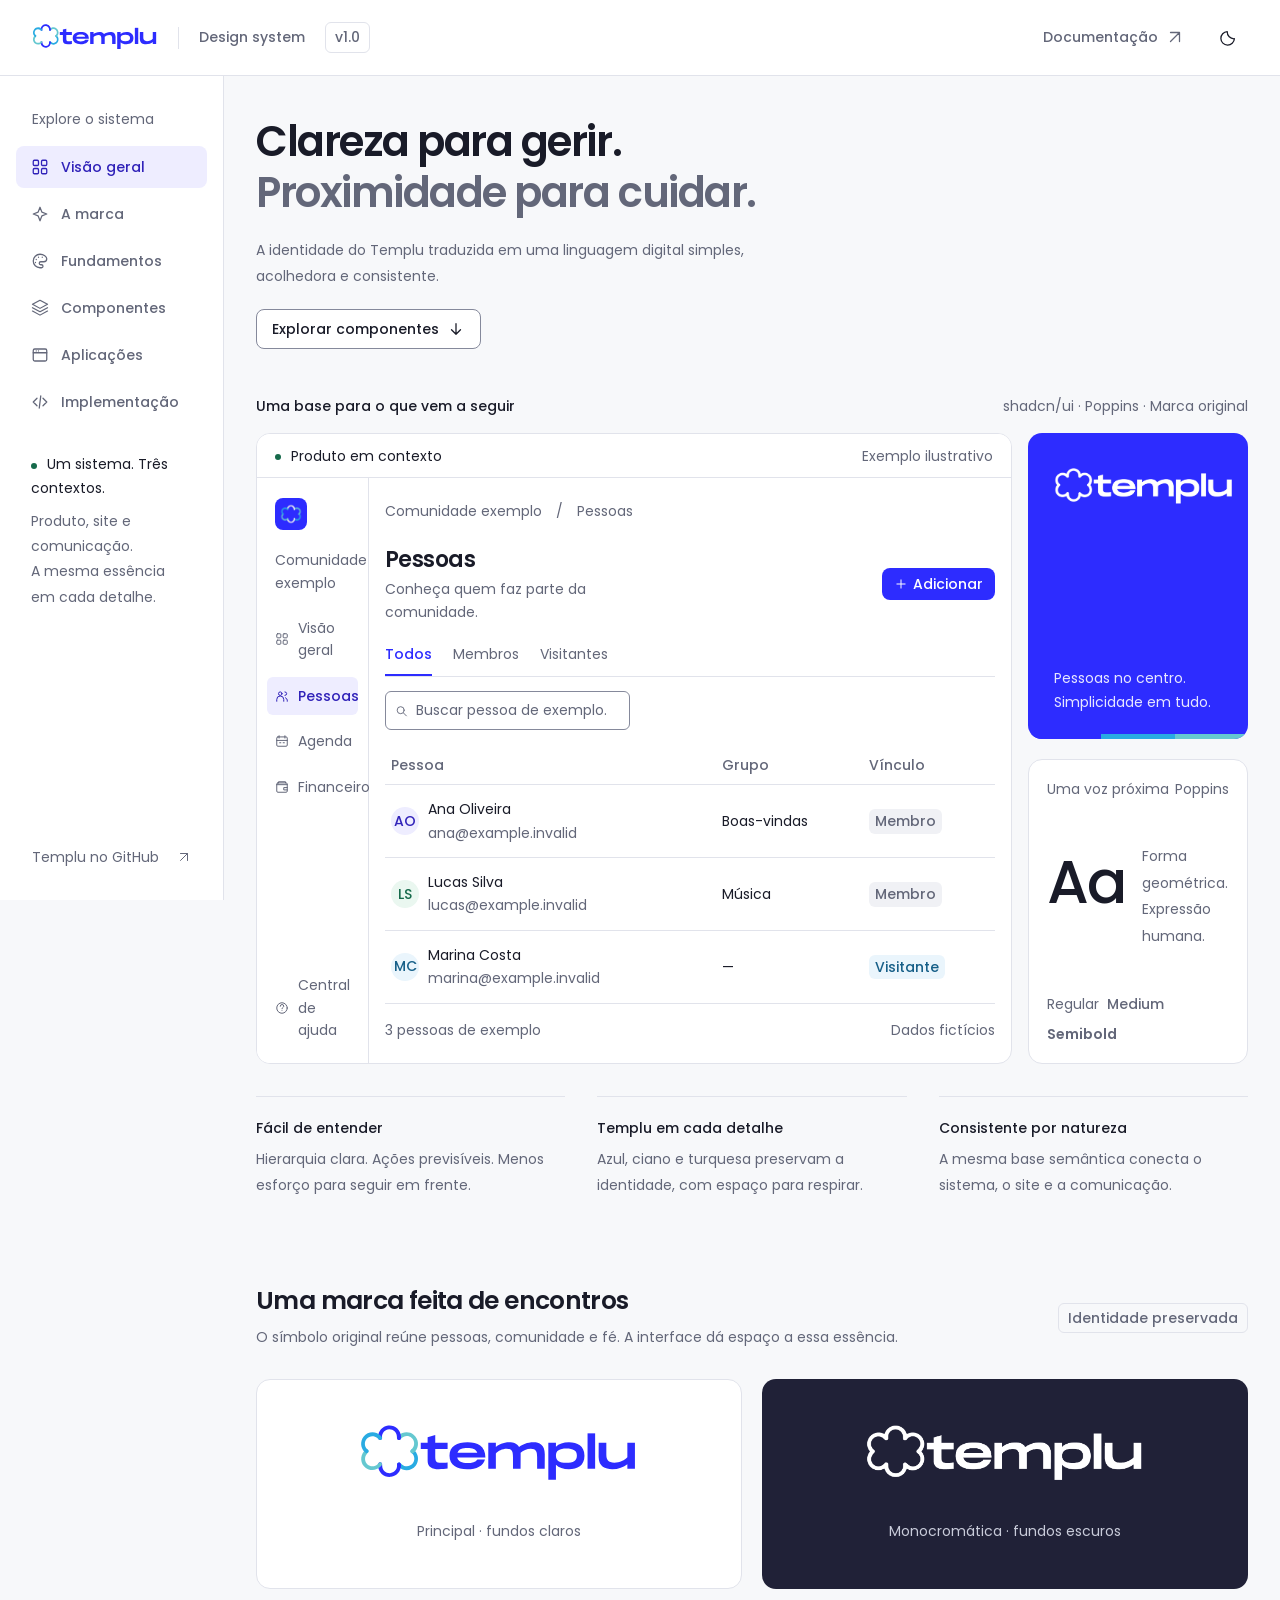
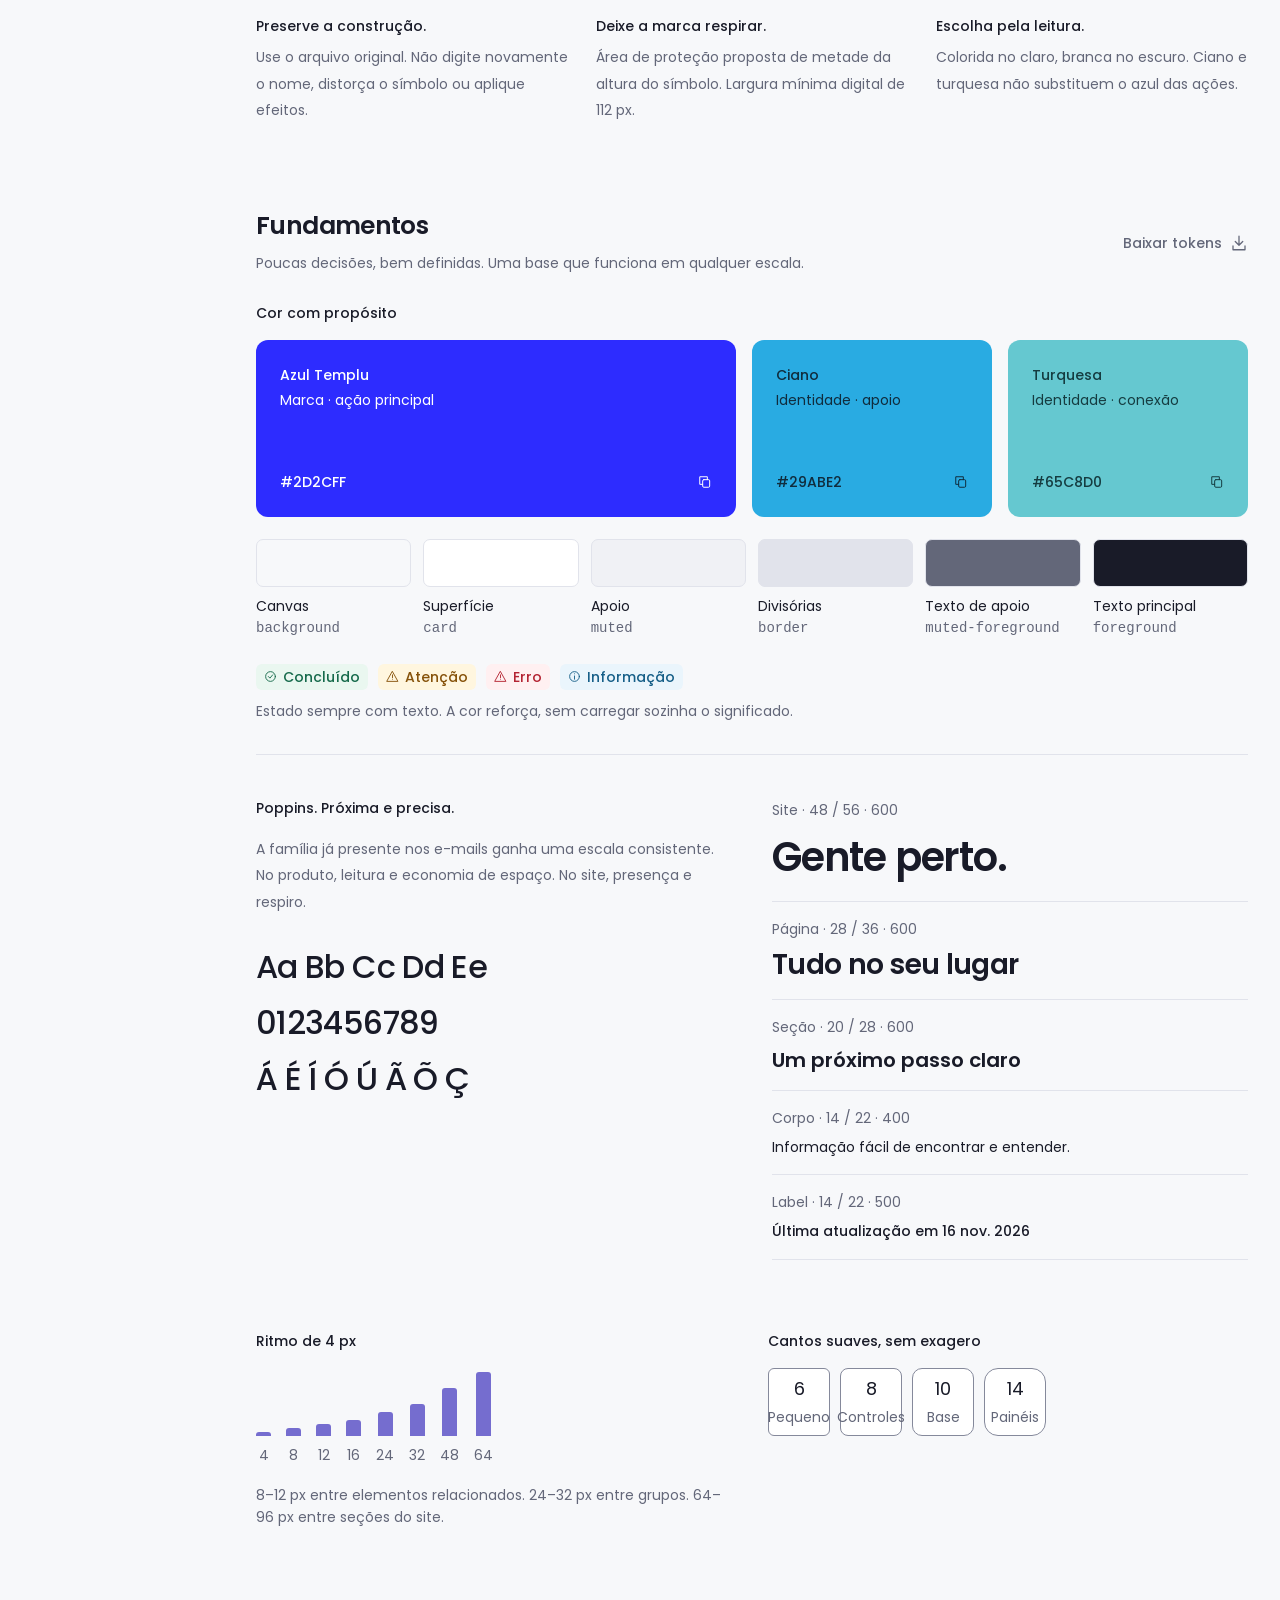
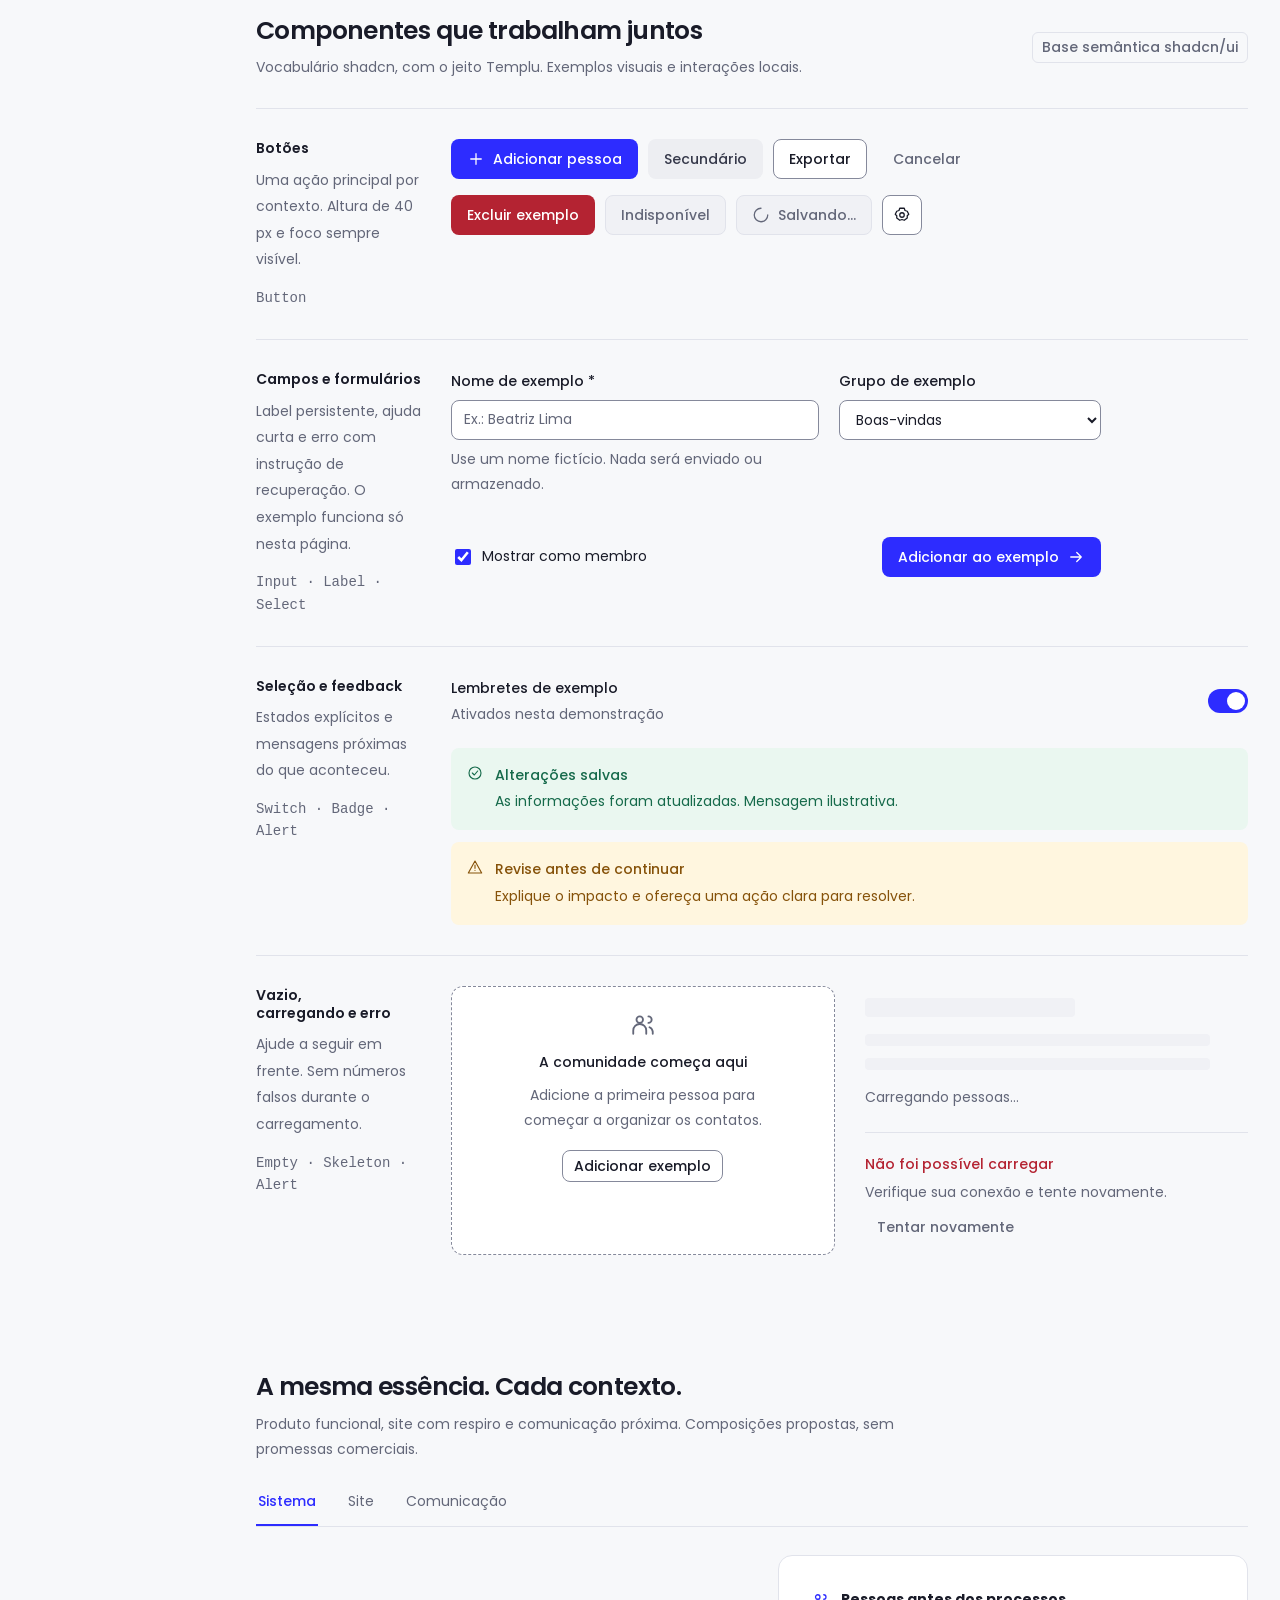
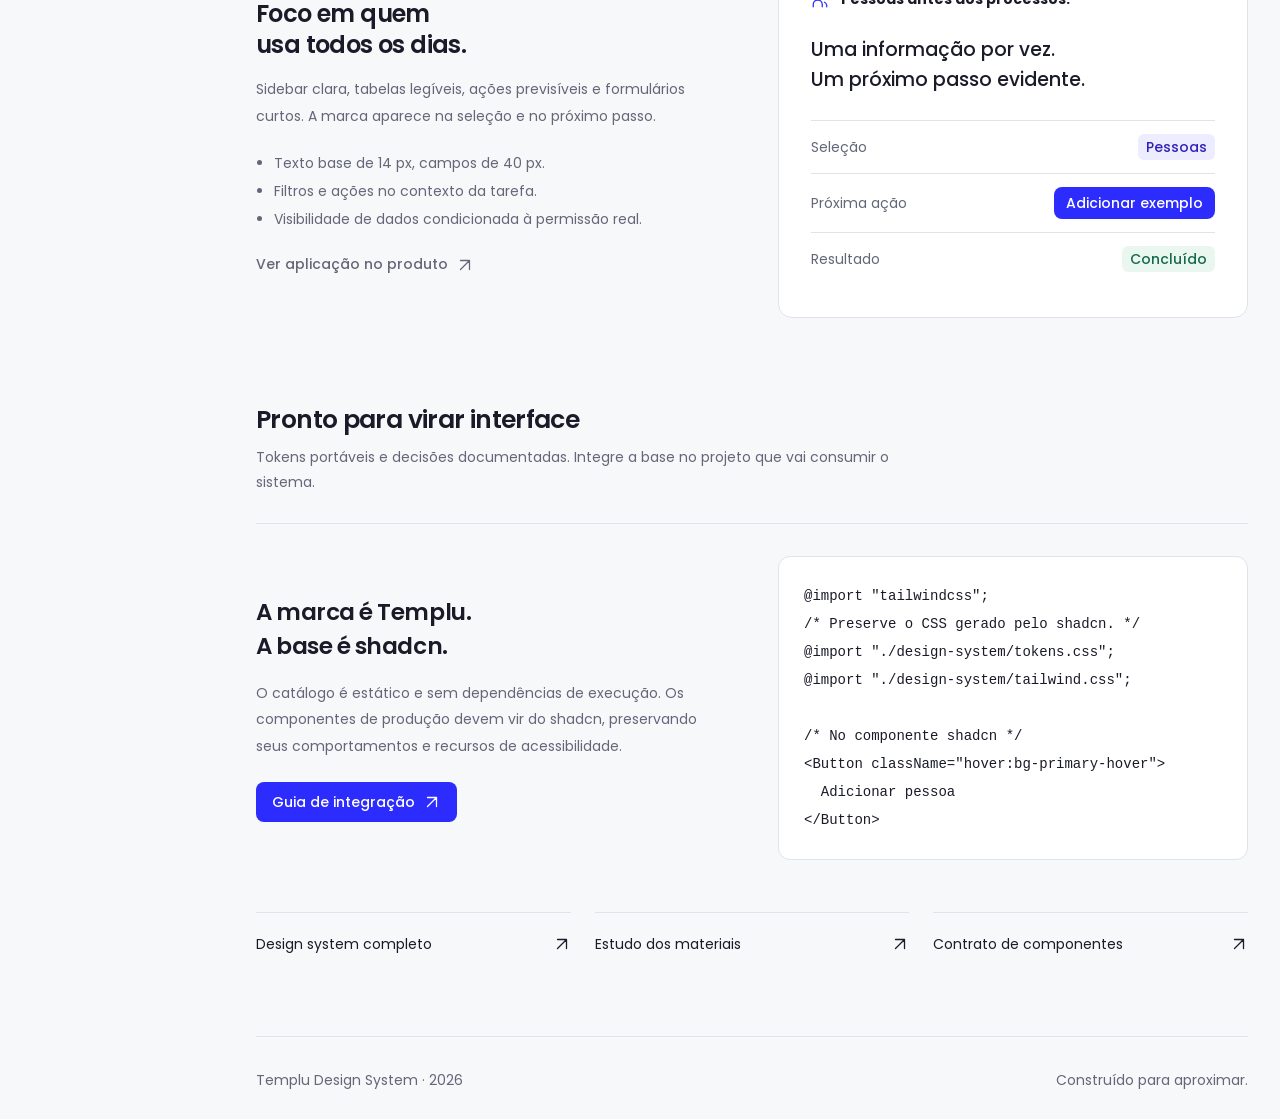
==== commit 45a24a96: "fix: enforce 14px minimum typography across design system" ====
--- a/design-system/index.html
+++ b/design-system/index.html
@@ -47,7 +47,7 @@
     <h3 class="subheading">Cor com propósito</h3><div class="brand-palette"><button class="swatch swatch-primary" data-copy="#2D2CFF" type="button"><span>Azul Templu<small>Marca · ação principal</small></span><span>#2D2CFF <svg class="icon" aria-hidden="true"><use href="#copy"/></svg></span></button><button class="swatch swatch-cyan" data-copy="#29ABE2" type="button"><span>Ciano<small>Identidade · apoio</small></span><span>#29ABE2 <svg class="icon" aria-hidden="true"><use href="#copy"/></svg></span></button><button class="swatch swatch-teal" data-copy="#65C8D0" type="button"><span>Turquesa<small>Identidade · conexão</small></span><span>#65C8D0 <svg class="icon" aria-hidden="true"><use href="#copy"/></svg></span></button></div>
     <div class="neutral-palette"><div><i class="tone-background"></i><span>Canvas</span><code>background</code></div><div><i class="tone-card"></i><span>Superfície</span><code>card</code></div><div><i class="tone-muted"></i><span>Apoio</span><code>muted</code></div><div><i class="tone-border"></i><span>Divisórias</span><code>border</code></div><div><i class="tone-muted-text"></i><span>Texto de apoio</span><code>muted-foreground</code></div><div><i class="tone-text"></i><span>Texto principal</span><code>foreground</code></div></div>
     <div class="semantic-row"><span class="badge success"><svg class="icon" aria-hidden="true"><use href="#check-circle"/></svg>Concluído</span><span class="badge warning"><svg class="icon" aria-hidden="true"><use href="#alert"/></svg>Atenção</span><span class="badge danger"><svg class="icon" aria-hidden="true"><use href="#alert"/></svg>Erro</span><span class="badge info"><svg class="icon" aria-hidden="true"><use href="#info"/></svg>Informação</span><p>Estado sempre com texto. A cor reforça, sem carregar sozinha o significado.</p></div>
-    <div class="type-layout"><div><h3 class="subheading">Poppins. Próxima e precisa.</h3><p class="body-copy">A família já presente nos e-mails ganha uma escala consistente. No produto, leitura e economia de espaço. No site, presença e respiro.</p><div class="glyphs">Aa Bb Cc Dd Ee<br>0123456789<br>Á É Í Ó Ú Ã Õ Ç</div></div><div class="type-scale"><div><span>Site · 48 / 56 · 600</span><strong class="sample-display">Gente perto.</strong></div><div><span>Página · 28 / 36 · 600</span><strong class="sample-title">Tudo no seu lugar</strong></div><div><span>Seção · 20 / 28 · 600</span><strong class="sample-section">Um próximo passo claro</strong></div><div><span>Corpo · 14 / 22 · 400</span><p>Informação fácil de encontrar e entender.</p></div><div><span>Label · 12 / 18 · 500</span><label class="sample-label">Última atualização em 16 nov. 2026</label></div></div></div>
+    <div class="type-layout"><div><h3 class="subheading">Poppins. Próxima e precisa.</h3><p class="body-copy">A família já presente nos e-mails ganha uma escala consistente. No produto, leitura e economia de espaço. No site, presença e respiro.</p><div class="glyphs">Aa Bb Cc Dd Ee<br>0123456789<br>Á É Í Ó Ú Ã Õ Ç</div></div><div class="type-scale"><div><span>Site · 48 / 56 · 600</span><strong class="sample-display">Gente perto.</strong></div><div><span>Página · 28 / 36 · 600</span><strong class="sample-title">Tudo no seu lugar</strong></div><div><span>Seção · 20 / 28 · 600</span><strong class="sample-section">Um próximo passo claro</strong></div><div><span>Corpo · 14 / 22 · 400</span><p>Informação fácil de encontrar e entender.</p></div><div><span>Label · 14 / 22 · 500</span><label class="sample-label">Última atualização em 16 nov. 2026</label></div></div></div>
     <div class="geometry"><div><h3 class="subheading">Ritmo de 4 px</h3><div class="spacing-scale"><div><i class="space4"></i>4</div><div><i class="space8"></i>8</div><div><i class="space12"></i>12</div><div><i class="space16"></i>16</div><div><i class="space24"></i>24</div><div><i class="space32"></i>32</div><div><i class="space48"></i>48</div><div><i class="space64"></i>64</div></div><p class="caption">8–12 px entre elementos relacionados. 24–32 px entre grupos. 64–96 px entre seções do site.</p></div><div><h3 class="subheading">Cantos suaves, sem exagero</h3><div class="radii"><div class="radius6">6<small>Pequeno</small></div><div class="radius8">8<small>Controles</small></div><div class="radius10">10<small>Base</small></div><div class="radius14">14<small>Painéis</small></div></div></div></div>
   </section>
   <section id="componentes" class="ds-section"><div class="section-heading"><div><h2>Componentes que trabalham juntos</h2><p>Vocabulário shadcn, com o jeito Templu. Exemplos visuais e interações locais.</p></div><span class="tag">Base semântica shadcn/ui</span></div>
--- a/design-system/tokens.css
+++ b/design-system/tokens.css
@@ -2,6 +2,7 @@
 :root {
   color-scheme: light;
   --font-sans: 'Poppins', ui-sans-serif, system-ui, sans-serif;
+  --font-size-min: .875rem;
   --brand-blue: #2d2cff;
   --brand-cyan: #29abe2;
   --brand-teal: #65c8d0;
--- a/design-system/catalog.css
+++ b/design-system/catalog.css
@@ -151,13 +151,13 @@
 .system-name {
   font-weight:500;
   color:var(--muted-foreground);
-  font-size:13px
+  font-size:var(--font-size-min)
 }
 .version,.tag {
   border:1px solid var(--border);
   padding:3px 9px;
   border-radius:6px;
-  font-size:12px;
+  font-size:var(--font-size-min);
   font-weight:500;
   color:var(--muted-foreground);
   white-space:nowrap
@@ -172,7 +172,7 @@
   display:inline-flex;
   gap:8px;
   align-items:center;
-  font-size:12px;
+  font-size:var(--font-size-min);
   font-weight:500;
   color:var(--muted-foreground)
 }
@@ -211,7 +211,7 @@
   z-index:10
 }
 .nav-group {
-  font-size:12px;
+  font-size:var(--font-size-min);
   color:var(--muted-foreground);
   padding:0 16px;
   margin-bottom:16px
@@ -227,7 +227,7 @@
   gap:12px;
   min-height:42px;
   padding:9px 15px;
-  font-size:12px;
+  font-size:var(--font-size-min);
   font-weight:500;
   border-radius:8px;
   color:var(--sidebar-foreground);
@@ -241,13 +241,13 @@
   color:var(--sidebar-accent-foreground)
 }
 .sidebar-note {
-  font-size:12px;
+  font-size:var(--font-size-min);
   line-height:1.7;
   margin:42px 15px 0;
   color:var(--foreground)
 }
 .sidebar-note p {
-  font-size:12px;
+  font-size:var(--font-size-min);
   margin-top:8px
 }
 .status-dot {
@@ -265,7 +265,7 @@
   justify-content:space-between;
   margin: auto 16px 0;
   padding-top:32px;
-  font-size:12px;
+  font-size:var(--font-size-min);
   color:var(--muted-foreground)
 }
 .sidebar-footer .icon {
@@ -292,7 +292,7 @@
   color:var(--muted-foreground)
 }
 .intro p {
-  font-size:13px;
+  font-size:var(--font-size-min);
   max-width:490px;
   margin-top:20px;
   line-height:1.8
@@ -312,7 +312,7 @@
   padding:9px 15px;
   background:var(--primary);
   color:var(--primary-foreground);
-  font-size:12px;
+  font-size:var(--font-size-min);
   font-weight:500;
   line-height:20px;
   white-space:nowrap;
@@ -363,7 +363,7 @@
 .button.small {
   min-height:32px;
   padding:5px 11px;
-  font-size:12px;
+  font-size:var(--font-size-min);
   gap:5px
 }
 .small .icon {
@@ -378,11 +378,11 @@
   margin-bottom:16px
 }
 .overview-label h2 {
-  font-size:13px;
+  font-size:var(--font-size-min);
   font-weight:500
 }
 .overview-label>span {
-  font-size:12px;
+  font-size:var(--font-size-min);
   color:var(--muted-foreground)
 }
 .overview-grid {
@@ -406,10 +406,10 @@
   gap:10px;
   padding:0 18px;
   background:var(--card);
-  font-size:12px
+  font-size:var(--font-size-min)
 }
 .preview-top>span:last-child {
-  font-size:12px;
+  font-size:var(--font-size-min);
   color:var(--muted-foreground)
 }
 .mini-app {
@@ -423,7 +423,7 @@
   display:flex;
   flex-direction:column;
   gap:5px;
-  font-size:12px;
+  font-size:var(--font-size-min);
   color:var(--muted-foreground);
   background:var(--sidebar)
 }
@@ -432,7 +432,7 @@
   border-radius:8px
 }
 .mini-nav-label {
-  font-size:12px;
+  font-size:var(--font-size-min);
   padding:0 8px;
   margin-bottom:8px
 }
@@ -461,7 +461,7 @@
   min-width:0
 }
 .breadcrumb {
-  font-size:12px;
+  font-size:var(--font-size-min);
   color:var(--muted-foreground);
   margin-bottom:23px
 }
@@ -479,13 +479,13 @@
   letter-spacing:-.025em
 }
 .mini-title p {
-  font-size:12px;
+  font-size:var(--font-size-min);
   margin-top:4px
 }
 .mini-tabs {
   display:flex;
   gap:21px;
-  font-size:12px;
+  font-size:var(--font-size-min);
   border-bottom:1px solid var(--border);
   margin:20px 0 14px;
   color:var(--muted-foreground)
@@ -519,7 +519,7 @@
   border-radius:6px;
   background:var(--card);
   padding:7px 9px 7px 30px;
-  font-size:12px;
+  font-size:var(--font-size-min);
   color:var(--foreground)
 }
 input::placeholder {
@@ -533,12 +533,12 @@
   width:100%;
   border-collapse:collapse;
   text-align:left;
-  font-size:12px;
+  font-size:var(--font-size-min);
   white-space:nowrap
 }
 .people-table th {
   color:var(--muted-foreground);
-  font-size:12px;
+  font-size:var(--font-size-min);
   font-weight:500;
   padding:8px 6px;
   border-bottom:1px solid var(--border)
@@ -555,7 +555,7 @@
 }
 .people-table small {
   display:block;
-  font-size:12px;
+  font-size:var(--font-size-min);
   color:var(--muted-foreground);
   margin-top:1px
 }
@@ -566,7 +566,7 @@
   border-radius:50%;
   width:28px;
   height:28px;
-  font-size:12px;
+  font-size:var(--font-size-min);
   font-weight:500;
   flex-shrink:0;
   background:var(--accent);
@@ -587,7 +587,7 @@
   min-height:24px;
   padding:2px 8px;
   border-radius:6px;
-  font-size:12px;
+  font-size:var(--font-size-min);
   font-weight:500;
   white-space:nowrap
 }
@@ -620,20 +620,20 @@
   color:var(--info)
 }
 .people-table .badge {
-  font-size:12px;
+  font-size:var(--font-size-min);
   min-height:19px;
   padding:1px 6px
 }
 .mini-bottom {
   display:flex;
   justify-content:space-between;
-  font-size:12px;
+  font-size:var(--font-size-min);
   color:var(--muted-foreground);
   padding-top:15px;
   gap:12px
 }
 .empty-search {
-  font-size:12px;
+  font-size:var(--font-size-min);
   padding:24px 0
 }
 .identity-preview {
@@ -658,7 +658,7 @@
   margin:8px 0 20px
 }
 .brand-tile>span {
-  font-size:12px;
+  font-size:var(--font-size-min);
   line-height:1.7;
   color:#e7e7ff
 }
@@ -697,7 +697,7 @@
   display:flex;
   justify-content:space-between;
   color:var(--muted-foreground);
-  font-size:12px
+  font-size:var(--font-size-min)
 }
 .type-tile>strong {
   font-size:67px;
@@ -706,14 +706,14 @@
   line-height:1.3
 }
 .type-tile>p {
-  font-size:12px;
+  font-size:var(--font-size-min);
   align-self:center;
   line-height:1.9;
   padding-left:8px
 }
 .type-weights {
   grid-column:1/-1;
-  font-size:12px;
+  font-size:var(--font-size-min);
   display:flex;
   gap:14px;
   color:var(--muted-foreground)
@@ -735,11 +735,11 @@
   border-top:1px solid var(--border)
 }
 .principles strong {
-  font-size:12px;
+  font-size:var(--font-size-min);
   font-weight:500
 }
 .principles p {
-  font-size:12px;
+  font-size:var(--font-size-min);
   margin-top:6px;
   line-height:1.8
 }
@@ -760,7 +760,7 @@
   letter-spacing:-.025em
 }
 .section-heading p {
-  font-size:12px;
+  font-size:var(--font-size-min);
   margin-top:8px;
   max-width:650px;
   line-height:1.8
@@ -784,7 +784,7 @@
   width:280px
 }
 .lockup span {
-  font-size:12px
+  font-size:var(--font-size-min)
 }
 .light-lockup {
   background:#fff;
@@ -802,7 +802,7 @@
   margin-top:24px
 }
 .rules-row p {
-  font-size:12px;
+  font-size:var(--font-size-min);
   line-height:1.9
 }
 .rules-row strong {
@@ -831,12 +831,12 @@
   border-radius:12px;
   min-height:177px;
   padding:24px;
-  font-size:13px;
+  font-size:var(--font-size-min);
   font-weight:500
 }
 .swatch small {
   display:block;
-  font-size:12px;
+  font-size:var(--font-size-min);
   margin-top:3px;
   font-weight:400
 }
@@ -844,7 +844,7 @@
   display:flex;
   justify-content:space-between;
   align-items:center;
-  font-size:12px;
+  font-size:var(--font-size-min);
   font-variant-numeric:tabular-nums
 }
 .swatch .icon {
@@ -878,11 +878,11 @@
 }
 .neutral-palette span {
   display:block;
-  font-size:12px
+  font-size:var(--font-size-min)
 }
 .neutral-palette code {
   display:block;
-  font-size:12px;
+  font-size:var(--font-size-min);
   color:var(--muted-foreground);
   overflow-wrap:anywhere
 }
@@ -914,7 +914,7 @@
   border-bottom:1px solid var(--border)
 }
 .semantic-row>p {
-  font-size:12px;
+  font-size:var(--font-size-min);
   flex:1;
   min-width:240px;
   margin-left:8px
@@ -926,7 +926,7 @@
   margin:44px 0
 }
 .body-copy {
-  font-size:12px;
+  font-size:var(--font-size-min);
   line-height:1.9;
   max-width:55ch
 }
@@ -946,7 +946,7 @@
 }
 .type-scale>div>span {
   display:block;
-  font-size:12px;
+  font-size:var(--font-size-min);
   color:var(--muted-foreground);
   margin-bottom:7px
 }
@@ -974,8 +974,8 @@
   color:var(--foreground)
 }
 .sample-label {
-  font-size:12px;
-  line-height:18px;
+  font-size:var(--font-size-min);
+  line-height:22px;
   font-weight:500
 }
 .geometry {
@@ -992,7 +992,7 @@
 }
 .spacing-scale>div {
   text-align:center;
-  font-size:12px;
+  font-size:var(--font-size-min);
   color:var(--muted-foreground)
 }
 .spacing-scale i {
@@ -1028,7 +1028,7 @@
   height:64px
 }
 .caption {
-  font-size:12px;
+  font-size:var(--font-size-min);
   margin-top:18px;
   max-width:55ch
 }
@@ -1049,7 +1049,7 @@
   background:var(--card)
 }
 .radii small {
-  font-size:12px;
+  font-size:var(--font-size-min);
   color:var(--muted-foreground)
 }
 .radius6 {
@@ -1073,16 +1073,16 @@
   scroll-margin-top:100px
 }
 .component-description h3 {
-  font-size:13px;
+  font-size:var(--font-size-min);
   margin-bottom:9px
 }
 .component-description p {
-  font-size:12px;
+  font-size:var(--font-size-min);
   line-height:1.9
 }
 .component-description code {
   display:block;
-  font-size:12px;
+  font-size:var(--font-size-min);
   color:var(--muted-foreground);
   margin-top:14px
 }
@@ -1118,7 +1118,7 @@
   gap:7px
 }
 .field label {
-  font-size:12px;
+  font-size:var(--font-size-min);
   font-weight:500
 }
 .field input,.field select {
@@ -1130,13 +1130,13 @@
   padding:8px 12px;
   min-width:0;
   width:100%;
-  font-size:12px
+  font-size:var(--font-size-min)
 }
 .field input[aria-invalid=true] {
   border-color:var(--destructive)
 }
 .field-help,.field-error {
-  font-size:12px;
+  font-size:var(--font-size-min);
   line-height:1.8;
   color:var(--muted-foreground)
 }
@@ -1154,7 +1154,7 @@
   display:flex;
   align-items:center;
   gap:8px;
-  font-size:12px
+  font-size:var(--font-size-min)
 }
 .check-label input {
   width:16px;
@@ -1172,11 +1172,11 @@
   gap:20px
 }
 .switch-row strong {
-  font-size:12px;
+  font-size:var(--font-size-min);
   font-weight:500
 }
 .switch-row p {
-  font-size:12px;
+  font-size:var(--font-size-min);
   margin-top:4px
 }
 .switch {
@@ -1220,11 +1220,11 @@
   height:16px
 }
 .alert strong {
-  font-size:12px;
+  font-size:var(--font-size-min);
   font-weight:500
 }
 .alert p {
-  font-size:12px;
+  font-size:var(--font-size-min);
   line-height:1.8;
   color:inherit;
   margin-top:3px
@@ -1253,10 +1253,10 @@
 }
 .empty-example strong {
   font-weight:500;
-  font-size:12px
+  font-size:var(--font-size-min)
 }
 .empty-example p {
-  font-size:12px;
+  font-size:var(--font-size-min);
   line-height:1.8;
   max-width:30ch
 }
@@ -1279,7 +1279,7 @@
   margin-bottom:17px
 }
 .loading-example>p {
-  font-size:12px;
+  font-size:var(--font-size-min);
   margin-top:16px
 }
 .error-example {
@@ -1288,12 +1288,12 @@
   border-top:1px solid var(--border)
 }
 .error-example strong {
-  font-size:12px;
+  font-size:var(--font-size-min);
   font-weight:500;
   color:var(--destructive)
 }
 .error-example p {
-  font-size:12px;
+  font-size:var(--font-size-min);
   margin:5px 0 8px
 }
 .tabs {
@@ -1306,7 +1306,7 @@
   border:0;
   background:transparent;
   padding:0 2px 12px;
-  font-size:12px;
+  font-size:var(--font-size-min);
   color:var(--muted-foreground);
   border-bottom:2px solid transparent
 }
@@ -1328,7 +1328,7 @@
   max-width:22ch
 }
 .application-text p {
-  font-size:12px;
+  font-size:var(--font-size-min);
   line-height:1.9;
   margin:16px 0;
   max-width:50ch
@@ -1336,7 +1336,7 @@
 .application-text ul {
   padding-left:18px;
   color:var(--muted-foreground);
-  font-size:12px;
+  font-size:var(--font-size-min);
   line-height:2;
   margin:20px 0
 }
@@ -1350,7 +1350,7 @@
   display:flex;
   gap:12px;
   align-items:center;
-  font-size:13px
+  font-size:var(--font-size-min)
 }
 .product-guidelines>div:first-child .icon {
   color:var(--primary)
@@ -1367,7 +1367,7 @@
   justify-content:space-between;
   border-top:1px solid var(--border);
   padding:13px 0;
-  font-size:12px;
+  font-size:var(--font-size-min);
   color:var(--muted-foreground);
   gap:16px
 }
@@ -1382,13 +1382,13 @@
   margin-top:36px
 }
 .site-example p {
-  font-size:12px;
+  font-size:var(--font-size-min);
   line-height:1.8;
   margin:18px 0 24px
 }
 .site-example small {
   display:block;
-  font-size:12px;
+  font-size:var(--font-size-min);
   color:var(--muted-foreground);
   margin-top:20px
 }
@@ -1413,13 +1413,13 @@
   margin-top:48px
 }
 .social-example p {
-  font-size:12px;
+  font-size:var(--font-size-min);
   color:#e7e7ff;
   line-height:1.8;
   margin-top:24px
 }
 .social-example>span {
-  font-size:12px;
+  font-size:var(--font-size-min);
   color:#e7e7ff;
   margin-top:auto;
   padding-top:24px
@@ -1446,7 +1446,7 @@
   letter-spacing:-.02em
 }
 .implementation p {
-  font-size:12px;
+  font-size:var(--font-size-min);
   line-height:1.9;
   max-width:51ch;
   margin:16px 0 22px
@@ -1457,7 +1457,7 @@
   border:1px solid var(--border);
   border-radius:12px;
   padding:25px;
-  font-size:12px;
+  font-size:var(--font-size-min);
   line-height:2;
   overflow-x:auto;
   tab-size:2
@@ -1478,7 +1478,7 @@
   align-items:center;
   justify-content:space-between;
   gap:10px;
-  font-size:12px
+  font-size:var(--font-size-min)
 }
 .resource-links a:hover {
   color:var(--primary)
@@ -1489,7 +1489,7 @@
   justify-content:space-between;
   padding:32px 0 28px;
   border-top:1px solid var(--border);
-  font-size:12px;
+  font-size:var(--font-size-min);
   color:var(--muted-foreground);
   gap:20px;
   margin-top:60px
@@ -1505,7 +1505,7 @@
   color:var(--popover-foreground);
   border-radius:10px;
   box-shadow:var(--shadow-popover);
-  font-size:12px;
+  font-size:var(--font-size-min);
   max-width:calc(100% - 32px);
   width:max-content;
   animation:notice-in var(--duration-normal) var(--ease-out)
@@ -1538,7 +1538,7 @@
   margin:18px 0 12px
 }
 dialog p {
-  font-size:12px;
+  font-size:var(--font-size-min);
   line-height:1.9
 }
 .dialog-icon {
@@ -1590,7 +1590,7 @@
     grid-template-columns:112px minmax(0,1fr)
   }
   .mini-sidebar {
-    font-size:12px
+    font-size:var(--font-size-min)
   }
   .mini-content {
     padding:20px 16px
@@ -1605,11 +1605,11 @@
     font-size:58px
   }
   .type-tile>p {
-    font-size:12px
+    font-size:var(--font-size-min)
   }
   .type-weights {
     gap:8px;
-    font-size:12px
+    font-size:var(--font-size-min)
   }
   .intro {
     flex-direction:column;
@@ -1656,15 +1656,15 @@
     padding:28px 10px
   }
   .sidebar nav a {
-    font-size:12px;
+    font-size:var(--font-size-min);
     padding:9px 12px
   }
   .sidebar-note {
     margin:30px 12px 0;
-    font-size:12px
+    font-size:var(--font-size-min)
   }
   .sidebar-note p {
-    font-size:12px
+    font-size:var(--font-size-min)
   }
   main {
     margin-left:190px;
@@ -1688,17 +1688,17 @@
     font-size:64px
   }
   .type-tile>p {
-    font-size:12px
+    font-size:var(--font-size-min)
   }
   .type-weights {
-    font-size:12px;
+    font-size:var(--font-size-min);
     gap:15px
   }
   .mini-app {
     grid-template-columns:146px minmax(0,1fr)
   }
   .mini-sidebar {
-    font-size:12px
+    font-size:var(--font-size-min)
   }
   .intro {
     margin-bottom:32px
@@ -1707,7 +1707,7 @@
     font-size:38px
   }
   .overview-label>span {
-    font-size:12px
+    font-size:var(--font-size-min)
   }
   .brand-palette {
     grid-template-columns:1.4fr 1fr 1fr
@@ -1715,10 +1715,10 @@
   .swatch {
     padding:20px;
     min-height:160px;
-    font-size:12px
+    font-size:var(--font-size-min)
   }
   .swatch small {
-    font-size:12px
+    font-size:var(--font-size-min)
   }
   .principles {
     gap:20px
@@ -1785,7 +1785,7 @@
     gap:16px
   }
   .resource-links a {
-    font-size:12px
+    font-size:var(--font-size-min)
   }
   .rules-row {
     gap:20px
@@ -1807,10 +1807,10 @@
     height:18px
   }
   .system-name {
-    font-size:12px
+    font-size:var(--font-size-min)
   }
   .version {
-    font-size:12px;
+    font-size:var(--font-size-min);
     padding:2px 6px
   }
   .guide-link {
@@ -1834,7 +1834,7 @@
     line-height:1.25
   }
   .intro p {
-    font-size:12px;
+    font-size:var(--font-size-min);
     max-width:42ch;
     margin-top:16px
   }
@@ -1842,7 +1842,7 @@
     align-items:flex-start
   }
   .overview-label h2 {
-    font-size:12px;
+    font-size:var(--font-size-min);
     max-width:23ch
   }
   .overview-label>span {
@@ -1883,7 +1883,7 @@
     font-size:21px
   }
   .mini-title p {
-    font-size:12px;
+    font-size:var(--font-size-min);
     max-width:23ch
   }
   .mini-title {
@@ -1891,10 +1891,10 @@
   }
   .mini-title .button {
     padding:5px 8px;
-    font-size:12px
+    font-size:var(--font-size-min)
   }
   .breadcrumb {
-    font-size:12px;
+    font-size:var(--font-size-min);
     margin-bottom:20px
   }
   .mini-tabs {
@@ -1904,7 +1904,7 @@
     min-width:154px
   }
   .people-table {
-    font-size:12px
+    font-size:var(--font-size-min)
   }
   .people-table td {
     padding:11px 7px
@@ -1928,14 +1928,14 @@
     margin-top:6px
   }
   .brand-tile>span {
-    font-size:12px
+    font-size:var(--font-size-min)
   }
   .type-tile {
     padding:17px 16px;
     grid-template-columns:1fr
   }
   .type-tile>div:first-child {
-    font-size:12px;
+    font-size:var(--font-size-min);
     gap:8px
   }
   .type-tile>div:first-child span:first-child {
@@ -1948,7 +1948,7 @@
     display:none
   }
   .type-weights {
-    font-size:12px;
+    font-size:var(--font-size-min);
     gap:8px
   }
   .principles {
@@ -1960,10 +1960,10 @@
     padding-top:16px
   }
   .principles strong {
-    font-size:12px
+    font-size:var(--font-size-min)
   }
   .principles p {
-    font-size:12px;
+    font-size:var(--font-size-min);
     max-width:50ch
   }
   .ds-section {
@@ -1978,10 +1978,10 @@
     font-size:23px
   }
   .section-heading p {
-    font-size:12px
+    font-size:var(--font-size-min)
   }
   .section-heading>.text-link {
-    font-size:12px;
+    font-size:var(--font-size-min);
     flex-shrink:0;
     margin-top:5px
   }
@@ -1994,7 +1994,7 @@
     gap:24px
   }
   .lockup span {
-    font-size:12px
+    font-size:var(--font-size-min)
   }
   .rules-row {
     grid-template-columns:1fr;
@@ -2014,10 +2014,10 @@
   }
   .swatch {
     min-height:148px;
-    font-size:12px
+    font-size:var(--font-size-min)
   }
   .swatch small {
-    font-size:12px
+    font-size:var(--font-size-min)
   }
   .neutral-palette {
     grid-template-columns:repeat(3,1fr);
@@ -2030,7 +2030,7 @@
     gap:8px
   }
   .badge {
-    font-size:12px
+    font-size:var(--font-size-min)
   }
   .type-layout {
     gap:24px
@@ -2076,7 +2076,7 @@
     gap:8px
   }
   .button-row .button {
-    font-size:12px;
+    font-size:var(--font-size-min);
     padding:9px 12px
   }
   .demo-form {
@@ -2107,10 +2107,10 @@
     max-width:24ch
   }
   .application-text p {
-    font-size:12px
+    font-size:var(--font-size-min)
   }
   .application-text ul {
-    font-size:12px
+    font-size:var(--font-size-min)
   }
   .application-visual {
     padding:28px
@@ -2135,7 +2135,7 @@
     font-size:23px
   }
   pre {
-    font-size:12px;
+    font-size:var(--font-size-min);
     padding:20px;
     line-height:2
   }
@@ -2144,11 +2144,11 @@
     gap:0
   }
   .resource-links a {
-    font-size:12px;
+    font-size:var(--font-size-min);
     padding:16px 0
   }
   .page-footer {
-    font-size:12px;
+    font-size:var(--font-size-min);
     gap:20px;
     align-items:flex-start;
     margin-top:40px
@@ -2158,10 +2158,10 @@
   }
   .preview-top {
     padding:0 12px;
-    font-size:12px
+    font-size:var(--font-size-min)
   }
   .preview-top>span:last-child {
-    font-size:12px
+    font-size:var(--font-size-min)
   }
   .dialog-actions {
     flex-wrap:wrap
@@ -2201,19 +2201,19 @@
     display:block
   }
   .type-weights {
-    font-size:12px
+    font-size:var(--font-size-min)
   }
   .brand-tile img {
     width:180px
   }
   .brand-tile>span {
-    font-size:12px
+    font-size:var(--font-size-min)
   }
   .topbar {
     gap:10px
   }
   .topbar .system-name {
-    font-size:12px
+    font-size:var(--font-size-min)
   }
   .topbar .home img {
     width:100px
@@ -2315,7 +2315,7 @@
   gap:4px
 }
 .overview-label>span {
-  font-size:12px
+  font-size:var(--font-size-min)
 }
 .sidebar-note p {
   line-height:1.8
@@ -2330,7 +2330,7 @@
   font-size:60px
 }
 .topbar .system-name {
-  font-size:12px
+  font-size:var(--font-size-min)
 }
 @media(max-width:1100px) {
   .identity-preview {
@@ -2361,17 +2361,17 @@
     min-height:210px
   }
   .brand-tile>span {
-    font-size:12px
+    font-size:var(--font-size-min)
   }
   .type-tile>strong {
     font-size:52px
   }
   .type-weights {
-    font-size:12px;
+    font-size:var(--font-size-min);
     gap:6px
   }
   .overview-label>span {
-    font-size:12px;
+    font-size:var(--font-size-min);
     max-width:16ch
   }
   .mini-app {
@@ -2384,7 +2384,7 @@
   }
   .mini-title .button {
     min-height:36px;
-    font-size:12px
+    font-size:var(--font-size-min)
   }
   .mini-tabs {
     gap:18px
@@ -2416,13 +2416,13 @@
     min-height:160px
   }
   .social-example>span {
-    font-size:12px
+    font-size:var(--font-size-min)
   }
   .sidebar-note {
     display:none
   }
   .lockup span {
-    font-size:12px;
+    font-size:var(--font-size-min);
     text-align:center
   }
   .brand-lockups {
